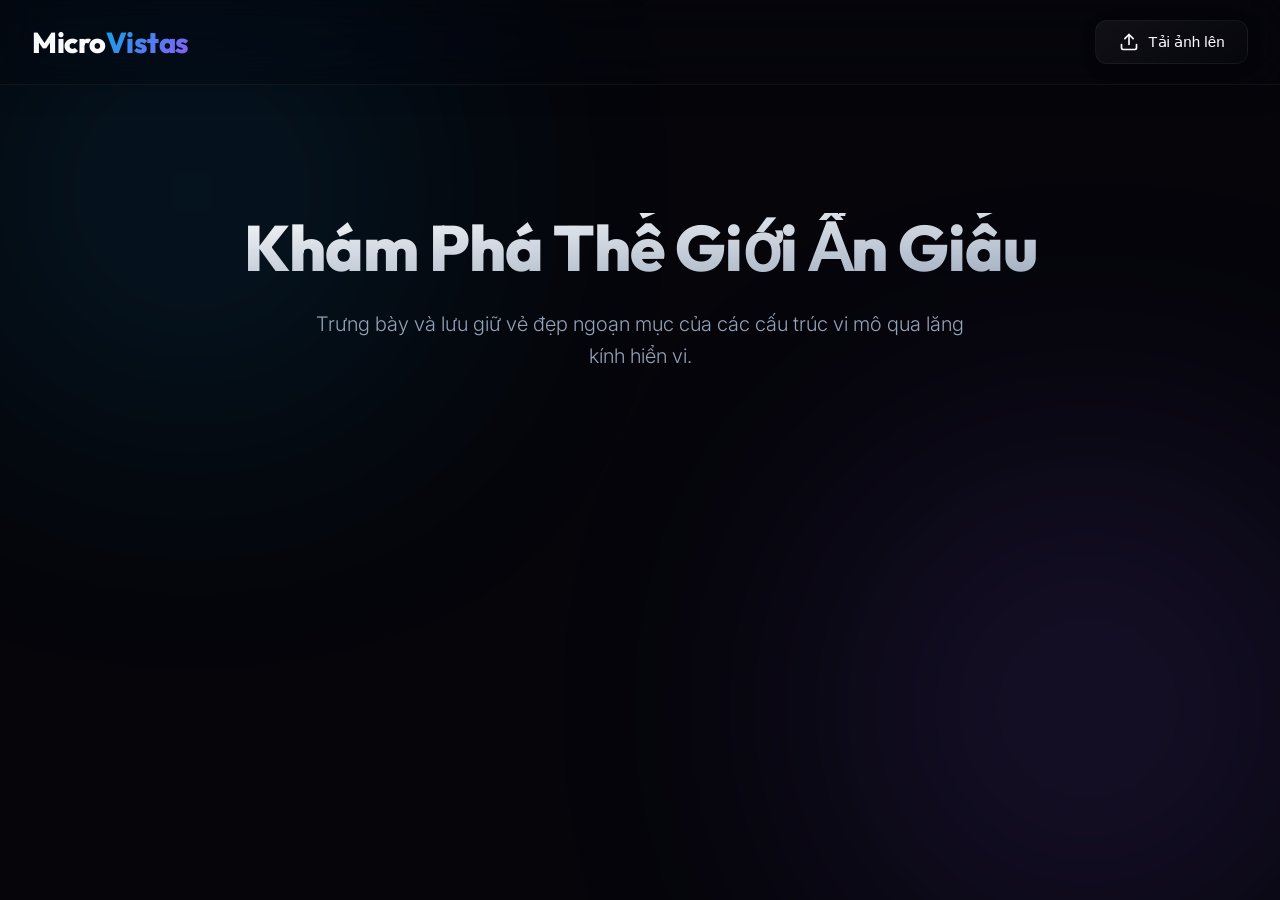
==== index.html @ ef5ea707 "Update frontend to use Supabase as backend" ====
<!DOCTYPE html>
<html lang="vi">
<head>
    <meta charset="UTF-8">
    <meta name="viewport" content="width=device-width, initial-scale=1.0">
    <title>MicroVistas | Thế Giới Vi Mô</title>
    <meta name="description" content="Thư viện ảnh hiển vi chất lượng cao, khám phá vẻ đẹp ẩn giấu của thế giới vi mô.">
    <link rel="preconnect" href="https://fonts.googleapis.com">
    <link rel="preconnect" href="https://fonts.gstatic.com" crossorigin>
    <link href="https://fonts.googleapis.com/css2?family=Outfit:wght@300;400;600;800&family=Inter:wght@300;400;500&display=swap" rel="stylesheet">
    <link rel="stylesheet" href="styles.css">
</head>
<body>
    <!-- Background Elements -->
    <div class="bg-glow top-left"></div>
    <div class="bg-glow bottom-right"></div>

    <header class="glass-header">
        <div class="header-container">
            <h1 class="logo">Micro<span>Vistas</span></h1>
            <nav>
                <button class="btn-primary" id="upload-btn">
                    <svg width="20" height="20" viewBox="0 0 24 24" fill="none" stroke="currentColor" stroke-width="2" stroke-linecap="round" stroke-linejoin="round">
                        <path d="M21 15v4a2 2 0 0 1-2 2H5a2 2 0 0 1-2-2v-4"></path>
                        <polyline points="17 8 12 3 7 8"></polyline>
                        <line x1="12" y1="3" x2="12" y2="15"></line>
                    </svg>
                    Tải ảnh lên
                </button>
            </nav>
        </div>
    </header>

    <main>
        <section class="hero">
            <h2>Khám Phá Thế Giới Ẩn Giấu</h2>
            <p>Trưng bày và lưu giữ vẻ đẹp ngoạn mục của các cấu trúc vi mô qua lăng kính hiển vi.</p>
        </section>

        <section class="gallery-section">
            <div class="gallery-grid" id="gallery">
                <!-- Hình ảnh sẽ được render từ JavaScript -->
            </div>
        </section>
    </main>

    <!-- Modal Xem Chi Tiết Ảnh -->
    <div class="modal" id="image-modal">
        <div class="modal-backdrop"></div>
        <div class="modal-content glass-panel">
            <button class="btn-close" id="close-modal">
                <svg width="24" height="24" viewBox="0 0 24 24" fill="none" stroke="currentColor" stroke-width="2" stroke-linecap="round" stroke-linejoin="round">
                    <line x1="18" y1="6" x2="6" y2="18"></line>
                    <line x1="6" y1="6" x2="18" y2="18"></line>
                </svg>
            </button>
            <div class="modal-body">
                <div class="modal-image-container">
                    <img src="" alt="Chi tiết ảnh vi mô" id="modal-img">
                </div>
                <div class="modal-info">
                    <h3 id="modal-title">Tên Mẫu Vật</h3>
                    <div class="meta-data">
                        <span class="badge" id="modal-mag">400x</span>
                        <span class="date" id="modal-date">01/01/2026</span>
                    </div>
                </div>
            </div>
        </div>
    </div>

    <!-- Modal Thông Báo Upload -->
    <div class="modal" id="upload-modal">
        <div class="modal-backdrop"></div>
        <div class="modal-content glass-panel upload-panel">
            <button class="btn-close" id="close-upload">
                <svg width="24" height="24" viewBox="0 0 24 24" fill="none" stroke="currentColor" stroke-width="2" stroke-linecap="round" stroke-linejoin="round">
                    <line x1="18" y1="6" x2="6" y2="18"></line>
                    <line x1="6" y1="6" x2="18" y2="18"></line>
                </svg>
            </button>
            <div class="modal-body" style="flex-direction: column; text-align: left;">
                <h3 style="margin-bottom: 1.5rem; font-family: 'Outfit', sans-serif; font-size: 1.8rem; text-align: center;">Thêm Ảnh Mới</h3>
                <form id="upload-form" class="upload-form">
                    <div class="form-group">
                        <label for="upload-file">Chọn ảnh</label>
                        <input type="file" id="upload-file" accept=".jpg" required>
                    </div>
                    <button type="submit" class="btn-primary" style="justify-content: center; margin-top: 1rem; padding: 0.8rem;">Đăng Ảnh</button>
                </form>
            </div>
        </div>
    </div>

    <script src="https://cdn.jsdelivr.net/npm/@supabase/supabase-js@2"></script>
    <script src="script.js"></script>
</body>
</html>
---- styles.css ----
:root {
    --bg-color: #05050A; /* Deeper, richer black */
    --surface: rgba(22, 25, 38, 0.4);
    --surface-hover: rgba(35, 40, 60, 0.6);
    --surface-border: rgba(255, 255, 255, 0.05);
    --text-primary: #f8fafc;
    --text-secondary: #94a3b8;
    --accent: #0ea5e9;
    --accent-glow: rgba(14, 165, 233, 0.5);
    --accent-secondary: #8b5cf6;
    --glass-blur: blur(24px) saturate(150%);
}

* {
    box-sizing: border-box;
    margin: 0;
    padding: 0;
}

::-webkit-scrollbar {
    width: 8px;
}
::-webkit-scrollbar-track {
    background: var(--bg-color);
}
::-webkit-scrollbar-thumb {
    background: var(--surface-hover);
    border-radius: 4px;
}

body {
    font-family: 'Inter', -apple-system, BlinkMacSystemFont, sans-serif;
    background-color: var(--bg-color);
    color: var(--text-primary);
    line-height: 1.6;
    overflow-x: hidden;
    position: relative;
    min-height: 100vh;
    -webkit-font-smoothing: antialiased;
    -moz-osx-font-smoothing: grayscale;
}

/* Premium Background Glowing Orbs */
.bg-glow {
    position: fixed;
    border-radius: 50%;
    filter: blur(140px);
    z-index: -1;
    opacity: 0.3;
    pointer-events: none;
    animation: drift 20s infinite alternate cubic-bezier(0.4, 0, 0.2, 1);
}

.bg-glow.top-left {
    width: 50vw;
    height: 50vw;
    top: -10vw;
    left: -10vw;
    background: radial-gradient(circle, var(--accent) 0%, transparent 60%);
}

.bg-glow.bottom-right {
    width: 60vw;
    height: 60vw;
    bottom: -15vw;
    right: -15vw;
    background: radial-gradient(circle, var(--accent-secondary) 0%, transparent 60%);
    animation-delay: -10s;
}

@keyframes drift {
    0% { transform: translate(0, 0) scale(1); }
    100% { transform: translate(5%, 5%) scale(1.1); }
}

/* Glassmorphic Header */
.glass-header {
    position: sticky;
    top: 0;
    left: 0;
    width: 100%;
    background: rgba(5, 5, 10, 0.4);
    backdrop-filter: var(--glass-blur);
    -webkit-backdrop-filter: var(--glass-blur);
    border-bottom: 1px solid var(--surface-border);
    z-index: 100;
    box-shadow: 0 4px 30px rgba(0, 0, 0, 0.1);
}

.header-container {
    max-width: 1400px;
    margin: 0 auto;
    padding: 1.2rem 2rem;
    display: flex;
    justify-content: space-between;
    align-items: center;
}

.logo {
    font-family: 'Outfit', sans-serif;
    font-size: 1.8rem;
    font-weight: 800;
    letter-spacing: -0.5px;
    position: relative;
}

.logo span {
    background: linear-gradient(135deg, var(--accent), var(--accent-secondary));
    -webkit-background-clip: text;
    -webkit-text-fill-color: transparent;
}

/* Premium Button Styling */
.btn-primary {
    display: flex;
    align-items: center;
    gap: 0.6rem;
    background: linear-gradient(145deg, rgba(255,255,255,0.05), rgba(255,255,255,0.01));
    color: var(--text-primary);
    border: 1px solid var(--surface-border);
    padding: 0.7rem 1.4rem;
    border-radius: 12px;
    font-size: 0.95rem;
    font-weight: 500;
    cursor: pointer;
    transition: all 0.4s cubic-bezier(0.25, 1, 0.5, 1);
    box-shadow: 0 4px 15px rgba(0,0,0,0.2);
    position: relative;
    overflow: hidden;
}

.btn-primary::before {
    content: '';
    position: absolute;
    top: 0; left: -100%; width: 100%; height: 100%;
    background: linear-gradient(90deg, transparent, rgba(255,255,255,0.1), transparent);
    transition: left 0.5s ease;
}

.btn-primary:hover {
    background: rgba(14, 165, 233, 0.15);
    border-color: rgba(14, 165, 233, 0.4);
    box-shadow: 0 0 20px var(--accent-glow);
    transform: translateY(-2px);
}

.btn-primary:hover::before {
    left: 100%;
}

/* Main Content */
main {
    max-width: 1400px;
    margin: 0 auto;
    padding: 2rem;
}

.hero {
    text-align: center;
    padding: 6rem 0 4rem;
    animation: fadeInReveal 1s cubic-bezier(0.25, 1, 0.5, 1);
}

.hero h2 {
    font-family: 'Outfit', sans-serif;
    font-size: 4rem;
    font-weight: 800;
    line-height: 1.1;
    margin-bottom: 1.5rem;
    background: linear-gradient(to bottom right, #fff, #94a3b8);
    -webkit-background-clip: text;
    -webkit-text-fill-color: transparent;
    letter-spacing: -1px;
}

.hero p {
    color: var(--text-secondary);
    font-size: 1.25rem;
    max-width: 650px;
    margin: 0 auto;
    font-weight: 300;
}

@keyframes fadeInReveal {
    from { opacity: 0; transform: translateY(20px); filter: blur(5px); }
    to { opacity: 1; transform: translateY(0); filter: blur(0); }
}

/* Gallery Masonry */
.gallery-section {
    padding: 2rem 0 8rem;
}

.gallery-grid {
    columns: 1;
    column-gap: 2rem;
}

@media (min-width: 640px) { .gallery-grid { columns: 2; } }
@media (min-width: 1024px) { .gallery-grid { columns: 3; } }
@media (min-width: 1400px) { .gallery-grid { columns: 4; } }

.gallery-item {
    break-inside: avoid;
    margin-bottom: 2rem;
    position: relative;
    border-radius: 16px;
    overflow: hidden;
    cursor: pointer;
    background: var(--surface);
    border: 1px solid var(--surface-border);
    transition: transform 0.5s cubic-bezier(0.25, 1, 0.5, 1), box-shadow 0.5s ease, border-color 0.3s;
    opacity: 0;
    transform: translateY(30px);
    animation: slideUpFade 0.8s cubic-bezier(0.25, 1, 0.5, 1) forwards;
}

@keyframes slideUpFade {
    from { opacity: 0; transform: translateY(30px); }
    to { opacity: 1; transform: translateY(0); }
}

.gallery-item::after {
    content: '';
    position: absolute;
    top: 0; left: 0; right: 0; bottom: 0;
    box-shadow: inset 0 0 0 1px rgba(255,255,255,0.05);
    border-radius: 16px;
    pointer-events: none;
}

.gallery-item:hover {
    transform: translateY(-8px) scale(1.02);
    box-shadow: 0 20px 40px rgba(0, 0, 0, 0.6), 0 0 20px rgba(14, 165, 233, 0.1);
    border-color: rgba(255, 255, 255, 0.15);
    z-index: 10;
}

.gallery-item img {
    width: 100%;
    display: block;
    height: auto;
    object-fit: cover;
    transition: transform 0.8s cubic-bezier(0.25, 1, 0.5, 1), filter 0.5s;
    filter: brightness(0.9);
}

.gallery-item:hover img {
    transform: scale(1.08);
    filter: brightness(1.05);
}

.item-overlay {
    position: absolute;
    bottom: 0;
    left: 0;
    width: 100%;
    padding: 3rem 1.5rem 1.5rem;
    background: linear-gradient(to top, rgba(0,0,0,0.95) 0%, rgba(0,0,0,0.5) 50%, transparent 100%);
    opacity: 0;
    transform: translateY(15px);
    transition: all 0.4s cubic-bezier(0.25, 1, 0.5, 1);
    pointer-events: none;
}

.gallery-item:hover .item-overlay {
    opacity: 1;
    transform: translateY(0);
}

.item-title {
    font-family: 'Outfit', sans-serif;
    font-weight: 600;
    font-size: 1.25rem;
    margin-bottom: 0.3rem;
    text-shadow: 0 2px 4px rgba(0,0,0,0.5);
}

.item-mag {
    display: inline-block;
    font-size: 0.8rem;
    color: var(--accent);
    font-family: 'Inter', monospace;
    background: rgba(14, 165, 233, 0.15);
    padding: 0.2rem 0.6rem;
    border-radius: 20px;
    border: 1px solid rgba(14, 165, 233, 0.3);
}

/* Modals - Glassmorphism Extravaganza */
.modal {
    position: fixed;
    top: 0;
    left: 0;
    width: 100%;
    height: 100%;
    z-index: 1000;
    display: flex;
    align-items: center;
    justify-content: center;
    opacity: 0;
    pointer-events: none;
    transition: opacity 0.4s cubic-bezier(0.25, 1, 0.5, 1);
}

.modal.active {
    opacity: 1;
    pointer-events: auto;
}

.modal-backdrop {
    position: absolute;
    top: 0;
    left: 0;
    width: 100%;
    height: 100%;
    background: rgba(2, 3, 5, 0.85);
    backdrop-filter: blur(12px);
    -webkit-backdrop-filter: blur(12px);
}

.modal-content {
    position: relative;
    z-index: 1001;
    max-width: 95vw;
    max-height: 90vh;
    border-radius: 24px;
    overflow: hidden;
    background: rgba(20, 25, 40, 0.6);
    backdrop-filter: blur(30px) saturate(200%);
    -webkit-backdrop-filter: blur(30px) saturate(200%);
    border: 1px solid rgba(255,255,255,0.1);
    box-shadow: 0 30px 60px -15px rgba(0, 0, 0, 0.7), inset 0 1px 0 rgba(255,255,255,0.1);
    display: flex;
    flex-direction: column;
    transform: scale(0.95) translateY(20px);
    transition: transform 0.4s cubic-bezier(0.25, 1, 0.5, 1);
}

@media (min-width: 800px) {
    .modal-content {
        flex-direction: row;
        width: 1100px;
    }
}

.modal.active .modal-content {
    transform: scale(1) translateY(0);
}

.upload-panel {
    width: 450px;
    padding: 2.5rem;
    overflow-y: auto;
    max-height: 90vh;
}

.btn-close {
    position: absolute;
    top: 1.5rem;
    right: 1.5rem;
    background: rgba(255,255,255,0.05);
    border: 1px solid rgba(255,255,255,0.1);
    color: var(--text-primary);
    width: 40px;
    height: 40px;
    border-radius: 50%;
    display: flex;
    align-items: center;
    justify-content: center;
    cursor: pointer;
    z-index: 10;
    transition: all 0.3s ease;
    backdrop-filter: blur(5px);
}

.btn-close:hover {
    background: rgba(255,255,255,0.15);
    transform: rotate(90deg);
}

.modal-body {
    display: flex;
    flex-direction: column;
    width: 100%;
}

@media (min-width: 800px) {
    .modal-body {
        flex-direction: row;
    }
}

.modal-image-container {
    flex: 1.5;
    background: rgba(0, 0, 0, 0.4);
    display: flex;
    align-items: center;
    justify-content: center;
    padding: 2rem;
    position: relative;
}

.modal-image-container::after {
    content: '';
    position: absolute;
    inset: 0;
    box-shadow: inset 0 0 40px rgba(0,0,0,0.8);
    pointer-events: none;
}

.modal-image-container img {
    max-width: 100%;
    max-height: 60vh;
    object-fit: contain;
    border-radius: 8px;
    box-shadow: 0 10px 30px rgba(0,0,0,0.5);
}

@media (min-width: 800px) {
    .modal-image-container img {
        max-height: 80vh;
    }
}

.modal-info {
    flex: 1;
    padding: 3rem 2.5rem;
    background: rgba(25, 30, 45, 0.7);
    display: flex;
    flex-direction: column;
    justify-content: center;
}

@media (min-width: 800px) {
    .modal-info {
        border-left: 1px solid rgba(255,255,255,0.05);
    }
}

.modal-info h3 {
    font-family: 'Outfit', sans-serif;
    font-size: 2.2rem;
    font-weight: 700;
    margin-bottom: 1.2rem;
    line-height: 1.2;
}

.meta-data {
    display: flex;
    align-items: center;
    gap: 1rem;
    margin-bottom: 2rem;
    padding-bottom: 2rem;
    border-bottom: 1px solid rgba(255,255,255,0.08);
}

.badge {
    background: rgba(14, 165, 233, 0.1);
    color: var(--accent);
    padding: 0.3rem 0.8rem;
    border-radius: 6px;
    font-family: 'Inter', monospace;
    font-size: 0.95rem;
    border: 1px solid rgba(14, 165, 233, 0.2);
    font-weight: 500;
}

.date {
    color: var(--text-secondary);
    font-size: 0.95rem;
    display: flex;
    align-items: center;
    gap: 0.4rem;
}

.date::before {
    content: '';
    display: inline-block;
    width: 6px;
    height: 6px;
    border-radius: 50%;
    background: var(--text-secondary);
    opacity: 0.5;
}

.description {
    color: #cbd5e1;
    line-height: 1.8;
    font-size: 1.05rem;
    font-weight: 300;
}

/* Form Styles Refined */
.upload-form {
    text-align: left;
    display: flex;
    flex-direction: column;
    gap: 1.5rem;
    margin-top: 1rem;
}

.form-group {
    display: flex;
    flex-direction: column;
    gap: 0.6rem;
}

.form-group label {
    font-size: 0.95rem;
    font-weight: 500;
    color: var(--text-primary);
}

.form-group input,
.form-group textarea {
    background: rgba(0, 0, 0, 0.3);
    border: 1px solid rgba(255,255,255,0.1);
    color: var(--text-primary);
    padding: 1rem;
    border-radius: 10px;
    font-family: inherit;
    font-size: 1rem;
    transition: all 0.3s ease;
    box-shadow: inset 0 2px 4px rgba(0,0,0,0.2);
}

.form-group input::placeholder,
.form-group textarea::placeholder {
    color: rgba(148, 163, 184, 0.5);
}

.form-group input:focus,
.form-group textarea:focus {
    outline: none;
    background: rgba(0, 0, 0, 0.5);
    border-color: var(--accent);
    box-shadow: 0 0 0 3px rgba(14, 165, 233, 0.15), inset 0 2px 4px rgba(0,0,0,0.2);
}

.form-group input[type="file"] {
    padding: 0.8rem;
    background: rgba(0,0,0,0.2);
    border: 1px dashed rgba(255,255,255,0.2);
    cursor: pointer;
}

.form-group input[type="file"]::file-selector-button {
    background: rgba(255,255,255,0.1);
    color: var(--text-primary);
    border: none;
    padding: 0.6rem 1.2rem;
    border-radius: 6px;
    margin-right: 1rem;
    cursor: pointer;
    font-weight: 500;
    transition: all 0.3s ease;
}

.form-group input[type="file"]::file-selector-button:hover {
    background: var(--accent);
    color: #fff;
    box-shadow: 0 4px 10px rgba(14, 165, 233, 0.3);
}
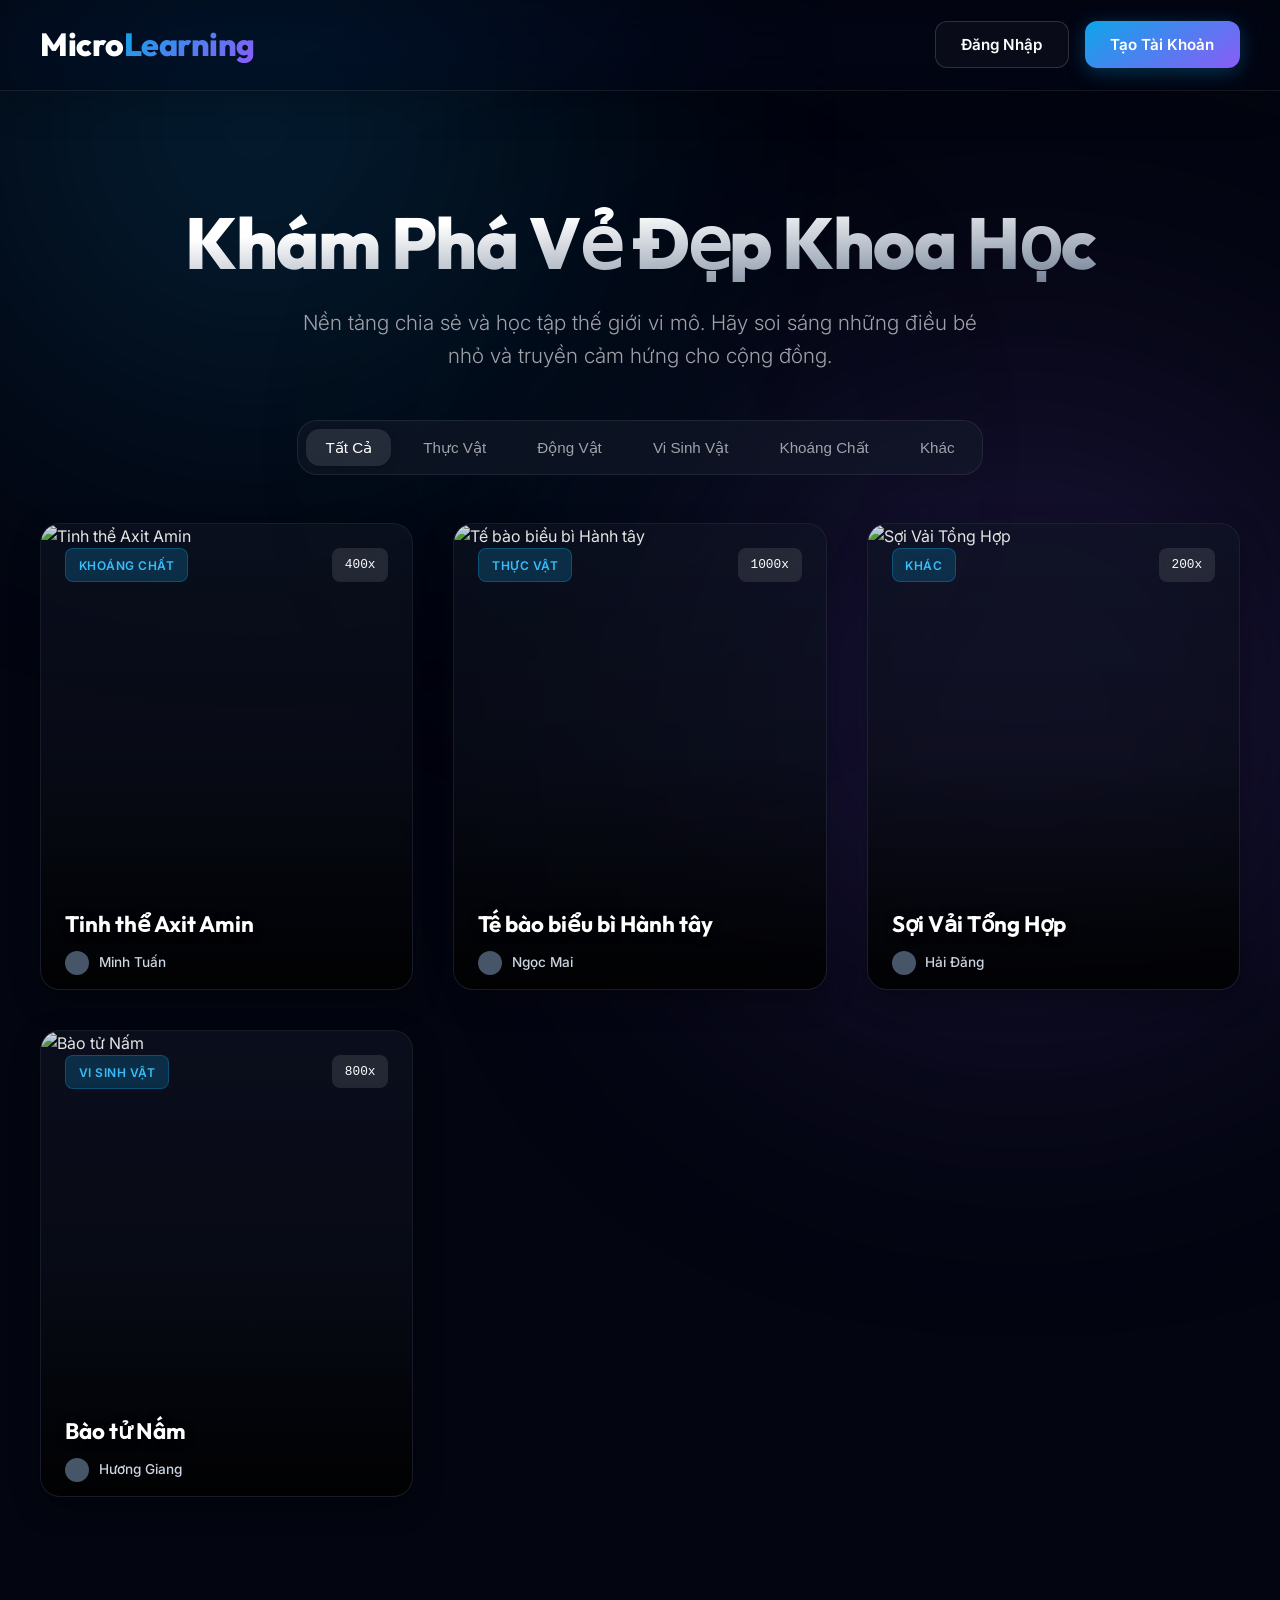
==== commit 95681640: "feat: Redesign to interactive MicroLearning platform with Auth" ====
--- a/index.html
+++ b/index.html
@@ -8,33 +8,61 @@
     <link rel="preconnect" href="https://fonts.googleapis.com">
     <link rel="preconnect" href="https://fonts.gstatic.com" crossorigin>
     <link href="https://fonts.googleapis.com/css2?family=Outfit:wght@300;400;600;800&family=Inter:wght@300;400;500&display=swap" rel="stylesheet">
-    <link rel="stylesheet" href="styles.css">
+    <link rel="stylesheet" href="styles.css?v=2">
 </head>
 <body>
-    <!-- Background Elements -->
+    <!-- Premium Background Glowing Orbs -->
     <div class="bg-glow top-left"></div>
     <div class="bg-glow bottom-right"></div>
+    <div class="bg-glow center-accent"></div>
 
     <header class="glass-header">
         <div class="header-container">
-            <h1 class="logo">Micro<span>Vistas</span></h1>
-            <nav>
-                <button class="btn-primary" id="upload-btn">
-                    <svg width="20" height="20" viewBox="0 0 24 24" fill="none" stroke="currentColor" stroke-width="2" stroke-linecap="round" stroke-linejoin="round">
-                        <path d="M21 15v4a2 2 0 0 1-2 2H5a2 2 0 0 1-2-2v-4"></path>
-                        <polyline points="17 8 12 3 7 8"></polyline>
-                        <line x1="12" y1="3" x2="12" y2="15"></line>
-                    </svg>
-                    Tải ảnh lên
-                </button>
+            <h1 class="logo">Micro<span>Learning</span></h1>
+            
+            <nav class="auth-nav">
+                <!-- User Profile & Upload (Hidden by default) -->
+                <div id="user-menu" class="hidden" style="display: flex; align-items: center; gap: 1rem;">
+                    <div class="user-greeting">
+                        <span class="avatar-circle"></span>
+                        <span id="user-display-name">Học sinh</span>
+                    </div>
+                    <button class="btn-primary" id="upload-btn">
+                        <svg width="20" height="20" viewBox="0 0 24 24" fill="none" stroke="currentColor" stroke-width="2" stroke-linecap="round" stroke-linejoin="round">
+                            <path d="M21 15v4a2 2 0 0 1-2 2H5a2 2 0 0 1-2-2v-4"></path>
+                            <polyline points="17 8 12 3 7 8"></polyline>
+                            <line x1="12" y1="3" x2="12" y2="15"></line>
+                        </svg>
+                        Nộp Bài Thực Hành
+                    </button>
+                    <button class="btn-outline" id="logout-btn">Đăng xuất</button>
+                </div>
+
+                <!-- Login / Register Buttons -->
+                <div id="auth-buttons" style="display: flex; gap: 1rem;">
+                    <button class="btn-outline" id="open-login-btn">Đăng Nhập</button>
+                    <button class="btn-primary" id="open-register-btn">Tạo Tài Khoản</button>
+                </div>
             </nav>
         </div>
     </header>
 
     <main>
         <section class="hero">
-            <h2>Khám Phá Thế Giới Ẩn Giấu</h2>
-            <p>Trưng bày và lưu giữ vẻ đẹp ngoạn mục của các cấu trúc vi mô qua lăng kính hiển vi.</p>
+            <h2>Khám Phá Vẻ Đẹp Khoa Học</h2>
+            <p>Nền tảng chia sẻ và học tập thế giới vi mô. Hãy soi sáng những điều bé nhỏ và truyền cảm hứng cho cộng đồng.</p>
+        </section>
+
+        <!-- Bộ lọc (Filters) -->
+        <section class="filters-section">
+            <div class="filters-container">
+                <button class="filter-btn active" data-category="all">Tất Cả</button>
+                <button class="filter-btn" data-category="Thực vật">Thực Vật</button>
+                <button class="filter-btn" data-category="Động vật">Động Vật</button>
+                <button class="filter-btn" data-category="Vi sinh vật">Vi Sinh Vật</button>
+                <button class="filter-btn" data-category="Khoáng chất">Khoáng Chất</button>
+                <button class="filter-btn" data-category="Khác">Khác</button>
+            </div>
         </section>
 
         <section class="gallery-section">
@@ -44,55 +72,160 @@
         </section>
     </main>
 
-    <!-- Modal Xem Chi Tiết Ảnh -->
+    <!-- Modal Đăng Nhập -->
+    <div class="modal" id="login-modal">
+        <div class="modal-backdrop"></div>
+        <div class="modal-content glass-panel form-panel">
+            <button class="btn-close" id="close-login">
+                <svg width="24" height="24" viewBox="0 0 24 24" fill="none" stroke="currentColor" stroke-width="2" stroke-linecap="round" stroke-linejoin="round">
+                    <line x1="18" y1="6" x2="6" y2="18"></line>
+                    <line x1="6" y1="6" x2="18" y2="18"></line>
+                </svg>
+            </button>
+            <div class="modal-body form-body">
+                <h3>Đăng Nhập</h3>
+                <form id="login-form" class="upload-form">
+                    <div class="form-group">
+                        <label>Email học sinh</label>
+                        <input type="email" id="login-email" required placeholder="vidu@truong.edu.vn">
+                    </div>
+                    <div class="form-group">
+                        <label>Mật khẩu</label>
+                        <input type="password" id="login-password" required placeholder="••••••••">
+                    </div>
+                    <button type="submit" class="btn-primary form-submit-btn">Vào Lớp</button>
+                </form>
+            </div>
+        </div>
+    </div>
+
+    <!-- Modal Đăng Ký -->
+    <div class="modal" id="register-modal">
+        <div class="modal-backdrop"></div>
+        <div class="modal-content glass-panel form-panel">
+            <button class="btn-close" id="close-register">
+                <svg width="24" height="24" viewBox="0 0 24 24" fill="none" stroke="currentColor" stroke-width="2" stroke-linecap="round" stroke-linejoin="round">
+                    <line x1="18" y1="6" x2="6" y2="18"></line>
+                    <line x1="6" y1="6" x2="18" y2="18"></line>
+                </svg>
+            </button>
+            <div class="modal-body form-body">
+                <h3>Tạo Tài Khoản Học Tập</h3>
+                <form id="register-form" class="upload-form">
+                    <div class="form-group">
+                        <label>Họ và Tên</label>
+                        <input type="text" id="reg-name" required placeholder="Nguyễn Văn A">
+                    </div>
+                    <div class="form-group">
+                        <label>Email</label>
+                        <input type="email" id="reg-email" required placeholder="vidu@truong.edu.vn">
+                    </div>
+                    <div class="form-group">
+                        <label>Mật khẩu</label>
+                        <input type="password" id="reg-password" required minlength="6" placeholder="Tối thiểu 6 ký tự">
+                    </div>
+                    <button type="submit" class="btn-primary form-submit-btn">Đăng Ký Ngay</button>
+                </form>
+            </div>
+        </div>
+    </div>
+
+    <!-- Modal Đăng Bài Thực Hành -->
+    <div class="modal" id="upload-modal">
+        <div class="modal-backdrop"></div>
+        <div class="modal-content glass-panel upload-panel">
+            <button class="btn-close" id="close-upload">
+                <svg width="24" height="24" viewBox="0 0 24 24" fill="none" stroke="currentColor" stroke-width="2" stroke-linecap="round" stroke-linejoin="round">
+                    <line x1="18" y1="6" x2="6" y2="18"></line>
+                    <line x1="6" y1="6" x2="18" y2="18"></line>
+                </svg>
+            </button>
+            <div class="modal-body form-body">
+                <h3>Báo Cáo Thực Hành</h3>
+                <form id="upload-form" class="upload-form">
+                    <div class="form-group">
+                        <label for="upload-file">Ảnh vi mô (Kết quả quan sát)</label>
+                        <input type="file" id="upload-file" accept=".jpg,.png,.jpeg" required>
+                    </div>
+                    <div class="form-group">
+                        <label for="upload-title">Tên mẫu vật</label>
+                        <input type="text" id="upload-title" required placeholder="VD: Tế bào vảy hành">
+                    </div>
+                    <div class="form-group" style="display: flex; gap: 1rem;">
+                        <div style="flex: 1;">
+                            <label for="upload-mag">Độ phóng đại</label>
+                            <input type="text" id="upload-mag" required placeholder="VD: 400x">
+                        </div>
+                        <div style="flex: 1;">
+                            <label for="upload-category">Phân loại</label>
+                            <select id="upload-category" required class="custom-select">
+                                <option value="Thực vật">Thực vật</option>
+                                <option value="Động vật">Động vật</option>
+                                <option value="Vi sinh vật">Vi sinh vật</option>
+                                <option value="Khoáng chất">Khoáng chất</option>
+                                <option value="Khác">Khác</option>
+                            </select>
+                        </div>
+                    </div>
+                    <div class="form-group">
+                        <label for="upload-desc">Ghi chép / Kết luận quan sát</label>
+                        <textarea id="upload-desc" rows="4" required placeholder="Mô tả cấu trúc tế bào, hiện tượng quan sát được..."></textarea>
+                    </div>
+                    <button type="submit" class="btn-primary form-submit-btn">Nộp Bài Lên Thư Viện</button>
+                </form>
+            </div>
+        </div>
+    </div>
+
+    <!-- Article Reader: Modal Xem Chi Tiết Bài Học -->
     <div class="modal" id="image-modal">
         <div class="modal-backdrop"></div>
-        <div class="modal-content glass-panel">
+        <div class="modal-content glass-panel article-panel">
             <button class="btn-close" id="close-modal">
                 <svg width="24" height="24" viewBox="0 0 24 24" fill="none" stroke="currentColor" stroke-width="2" stroke-linecap="round" stroke-linejoin="round">
                     <line x1="18" y1="6" x2="6" y2="18"></line>
                     <line x1="6" y1="6" x2="18" y2="18"></line>
                 </svg>
             </button>
-            <div class="modal-body">
+            <div class="modal-body article-body">
                 <div class="modal-image-container">
                     <img src="" alt="Chi tiết ảnh vi mô" id="modal-img">
-                </div>
-                <div class="modal-info">
-                    <h3 id="modal-title">Tên Mẫu Vật</h3>
-                    <div class="meta-data">
-                        <span class="badge" id="modal-mag">400x</span>
-                        <span class="date" id="modal-date">01/01/2026</span>
-                    </div>
-                </div>
-            </div>
-        </div>
-    </div>
-
-    <!-- Modal Thông Báo Upload -->
-    <div class="modal" id="upload-modal">
-        <div class="modal-backdrop"></div>
-        <div class="modal-content glass-panel upload-panel">
-            <button class="btn-close" id="close-upload">
-                <svg width="24" height="24" viewBox="0 0 24 24" fill="none" stroke="currentColor" stroke-width="2" stroke-linecap="round" stroke-linejoin="round">
-                    <line x1="18" y1="6" x2="6" y2="18"></line>
-                    <line x1="6" y1="6" x2="18" y2="18"></line>
-                </svg>
-            </button>
-            <div class="modal-body" style="flex-direction: column; text-align: left;">
-                <h3 style="margin-bottom: 1.5rem; font-family: 'Outfit', sans-serif; font-size: 1.8rem; text-align: center;">Thêm Ảnh Mới</h3>
-                <form id="upload-form" class="upload-form">
-                    <div class="form-group">
-                        <label for="upload-file">Chọn ảnh</label>
-                        <input type="file" id="upload-file" accept=".jpg" required>
-                    </div>
-                    <button type="submit" class="btn-primary" style="justify-content: center; margin-top: 1rem; padding: 0.8rem;">Đăng Ảnh</button>
-                </form>
-            </div>
-        </div>
-    </div>
-
+                    <div class="image-overlay-badge" id="modal-category">Thực vật</div>
+                </div>
+                <div class="modal-info article-info">
+                    <div class="article-header">
+                        <h3 id="modal-title">Tên Mẫu Vật</h3>
+                        <div class="meta-data">
+                            <span class="badge" id="modal-mag">400x</span>
+                            <span class="date" id="modal-date">01/01/2026</span>
+                        </div>
+                    </div>
+                    
+                    <div class="article-author">
+                        <div class="author-avatar"></div>
+                        <div class="author-details">
+                            <span class="author-label">Người thực hiện:</span>
+                            <span class="author-name" id="modal-author">Học sinh ẩn danh</span>
+                        </div>
+                    </div>
+
+                    <div class="article-content" id="modal-desc">
+                        Không có ghi chép quan sát nào cho mẫu vật này.
+                    </div>
+                    
+                    <button class="btn-primary" id="download-btn" style="margin-top: auto;">
+                        <svg width="20" height="20" viewBox="0 0 24 24" fill="none" stroke="currentColor" stroke-width="2" stroke-linecap="round" stroke-linejoin="round">
+                            <path d="M21 15v4a2 2 0 0 1-2 2H5a2 2 0 0 1-2-2v-4"></path>
+                            <polyline points="7 10 12 15 17 10"></polyline>
+                            <line x1="12" y1="15" x2="12" y2="3"></line>
+                        </svg>
+                        Tải ảnh gốc
+                    </button>
+                </div>
+            </div>
+        </div>
+    </div>
     <script src="https://cdn.jsdelivr.net/npm/@supabase/supabase-js@2"></script>
-    <script src="script.js"></script>
+    <script src="script.js?v=4"></script>
 </body>
 </html>
--- a/styles.css
+++ b/styles.css
@@ -1,14 +1,17 @@
 :root {
-    --bg-color: #05050A; /* Deeper, richer black */
-    --surface: rgba(22, 25, 38, 0.4);
-    --surface-hover: rgba(35, 40, 60, 0.6);
-    --surface-border: rgba(255, 255, 255, 0.05);
-    --text-primary: #f8fafc;
-    --text-secondary: #94a3b8;
+    --bg-color: #030510; /* Sâu thẳm hơn */
+    --surface: rgba(22, 28, 45, 0.5);
+    --surface-hover: rgba(35, 45, 70, 0.7);
+    --surface-border: rgba(255, 255, 255, 0.08);
+    --text-primary: #ffffff;
+    --text-secondary: #a1a1aa;
     --accent: #0ea5e9;
-    --accent-glow: rgba(14, 165, 233, 0.5);
+    --accent-glow: rgba(14, 165, 233, 0.6);
     --accent-secondary: #8b5cf6;
-    --glass-blur: blur(24px) saturate(150%);
+    --accent-success: #10b981;
+    --glass-blur: blur(20px) saturate(160%);
+    --font-heading: 'Outfit', sans-serif;
+    --font-body: 'Inter', -apple-system, sans-serif;
 }
 
 * {
@@ -18,7 +21,7 @@
 }
 
 ::-webkit-scrollbar {
-    width: 8px;
+    width: 6px;
 }
 ::-webkit-scrollbar-track {
     background: var(--bg-color);
@@ -29,7 +32,7 @@
 }
 
 body {
-    font-family: 'Inter', -apple-system, BlinkMacSystemFont, sans-serif;
+    font-family: var(--font-body);
     background-color: var(--bg-color);
     color: var(--text-primary);
     line-height: 1.6;
@@ -37,71 +40,82 @@
     position: relative;
     min-height: 100vh;
     -webkit-font-smoothing: antialiased;
-    -moz-osx-font-smoothing: grayscale;
-}
+}
+
+/* Utils */
+.hidden { display: none !important; }
 
 /* Premium Background Glowing Orbs */
 .bg-glow {
     position: fixed;
     border-radius: 50%;
-    filter: blur(140px);
+    filter: blur(160px);
     z-index: -1;
-    opacity: 0.3;
+    opacity: 0.4;
     pointer-events: none;
-    animation: drift 20s infinite alternate cubic-bezier(0.4, 0, 0.2, 1);
+    animation: drift 25s infinite alternate cubic-bezier(0.4, 0, 0.2, 1);
 }
 
 .bg-glow.top-left {
-    width: 50vw;
-    height: 50vw;
-    top: -10vw;
+    width: 60vw;
+    height: 60vw;
+    top: -20vw;
     left: -10vw;
     background: radial-gradient(circle, var(--accent) 0%, transparent 60%);
 }
 
 .bg-glow.bottom-right {
-    width: 60vw;
-    height: 60vw;
-    bottom: -15vw;
+    width: 70vw;
+    height: 70vw;
+    bottom: -20vw;
     right: -15vw;
     background: radial-gradient(circle, var(--accent-secondary) 0%, transparent 60%);
-    animation-delay: -10s;
+    animation-delay: -12s;
+}
+
+.bg-glow.center-accent {
+    width: 40vw;
+    height: 40vw;
+    top: 50%;
+    left: 50%;
+    transform: translate(-50%, -50%);
+    background: radial-gradient(circle, var(--accent-success) 0%, transparent 50%);
+    opacity: 0.15;
+    animation-delay: -5s;
 }
 
 @keyframes drift {
     0% { transform: translate(0, 0) scale(1); }
-    100% { transform: translate(5%, 5%) scale(1.1); }
+    100% { transform: translate(6%, 6%) scale(1.15); }
 }
 
 /* Glassmorphic Header */
 .glass-header {
     position: sticky;
     top: 0;
-    left: 0;
     width: 100%;
-    background: rgba(5, 5, 10, 0.4);
+    background: rgba(3, 5, 16, 0.4);
     backdrop-filter: var(--glass-blur);
     -webkit-backdrop-filter: var(--glass-blur);
     border-bottom: 1px solid var(--surface-border);
     z-index: 100;
-    box-shadow: 0 4px 30px rgba(0, 0, 0, 0.1);
+    box-shadow: 0 10px 40px rgba(0, 0, 0, 0.2);
 }
 
 .header-container {
-    max-width: 1400px;
+    max-width: 1500px;
     margin: 0 auto;
-    padding: 1.2rem 2rem;
+    padding: 1.2rem 2.5rem;
     display: flex;
     justify-content: space-between;
     align-items: center;
 }
 
 .logo {
-    font-family: 'Outfit', sans-serif;
-    font-size: 1.8rem;
+    font-family: var(--font-heading);
+    font-size: 2rem;
     font-weight: 800;
     letter-spacing: -0.5px;
-    position: relative;
 }
 
 .logo span {
@@ -110,75 +124,142 @@
     -webkit-text-fill-color: transparent;
 }
 
-/* Premium Button Styling */
-.btn-primary {
+/* Buttons */
+.btn-primary, .btn-outline {
     display: flex;
     align-items: center;
     gap: 0.6rem;
-    background: linear-gradient(145deg, rgba(255,255,255,0.05), rgba(255,255,255,0.01));
-    color: var(--text-primary);
-    border: 1px solid var(--surface-border);
-    padding: 0.7rem 1.4rem;
+    padding: 0.8rem 1.6rem;
     border-radius: 12px;
     font-size: 0.95rem;
-    font-weight: 500;
+    font-weight: 600;
     cursor: pointer;
-    transition: all 0.4s cubic-bezier(0.25, 1, 0.5, 1);
-    box-shadow: 0 4px 15px rgba(0,0,0,0.2);
+    transition: all 0.3s cubic-bezier(0.25, 1, 0.5, 1);
     position: relative;
     overflow: hidden;
-}
-
-.btn-primary::before {
-    content: '';
-    position: absolute;
-    top: 0; left: -100%; width: 100%; height: 100%;
-    background: linear-gradient(90deg, transparent, rgba(255,255,255,0.1), transparent);
-    transition: left 0.5s ease;
+    font-family: var(--font-body);
+}
+
+.btn-primary {
+    background: linear-gradient(145deg, var(--accent), var(--accent-secondary));
+    color: #fff;
+    border: none;
+    box-shadow: 0 4px 20px rgba(14, 165, 233, 0.3);
 }
 
 .btn-primary:hover {
-    background: rgba(14, 165, 233, 0.15);
-    border-color: rgba(14, 165, 233, 0.4);
-    box-shadow: 0 0 20px var(--accent-glow);
     transform: translateY(-2px);
-}
-
-.btn-primary:hover::before {
-    left: 100%;
+    box-shadow: 0 6px 30px rgba(14, 165, 233, 0.5);
+    filter: brightness(1.1);
+}
+
+.btn-outline {
+    background: rgba(255,255,255,0.03);
+    color: var(--text-primary);
+    border: 1px solid rgba(255,255,255,0.15);
+}
+
+.btn-outline:hover {
+    background: rgba(255,255,255,0.1);
+    border-color: rgba(255,255,255,0.3);
+}
+
+/* User Menu */
+.user-greeting {
+    display: flex;
+    align-items: center;
+    gap: 0.8rem;
+    background: var(--surface);
+    padding: 0.5rem 1rem 0.5rem 0.5rem;
+    border-radius: 20px;
+    border: 1px solid var(--surface-border);
+}
+
+.avatar-circle {
+    width: 32px;
+    height: 32px;
+    border-radius: 50%;
+    background: linear-gradient(135deg, #f59e0b, #ef4444);
+    box-shadow: inset 0 0 0 2px rgba(255,255,255,0.2);
+}
+
+#user-display-name {
+    font-weight: 500;
+    font-size: 0.95rem;
 }
 
 /* Main Content */
 main {
-    max-width: 1400px;
+    max-width: 1500px;
     margin: 0 auto;
-    padding: 2rem;
+    padding: 2rem 2.5rem;
 }
 
 .hero {
     text-align: center;
-    padding: 6rem 0 4rem;
+    padding: 5rem 0 3rem;
     animation: fadeInReveal 1s cubic-bezier(0.25, 1, 0.5, 1);
 }
 
 .hero h2 {
-    font-family: 'Outfit', sans-serif;
-    font-size: 4rem;
+    font-family: var(--font-heading);
+    font-size: 4.5rem;
     font-weight: 800;
     line-height: 1.1;
     margin-bottom: 1.5rem;
-    background: linear-gradient(to bottom right, #fff, #94a3b8);
+    background: linear-gradient(to bottom right, #fff 30%, #64748b 100%);
     -webkit-background-clip: text;
     -webkit-text-fill-color: transparent;
-    letter-spacing: -1px;
+    letter-spacing: -1.5px;
 }
 
 .hero p {
     color: var(--text-secondary);
-    font-size: 1.25rem;
-    max-width: 650px;
+    font-size: 1.3rem;
+    max-width: 700px;
     margin: 0 auto;
     font-weight: 300;
+}
+
+/* Filters */
+.filters-section {
+    display: flex;
+    justify-content: center;
+    margin-bottom: 3rem;
+}
+
+.filters-container {
+    display: flex;
+    flex-wrap: wrap;
+    gap: 0.8rem;
+    background: var(--surface);
+    padding: 0.5rem;
+    border-radius: 20px;
+    border: 1px solid var(--surface-border);
+    backdrop-filter: blur(10px);
+}
+
+.filter-btn {
+    background: transparent;
+    border: none;
+    color: var(--text-secondary);
+    padding: 0.6rem 1.2rem;
+    border-radius: 14px;
+    font-weight: 500;
+    cursor: pointer;
+    transition: all 0.3s;
+    font-size: 0.95rem;
+}
+
+.filter-btn:hover {
+    color: var(--text-primary);
+    background: rgba(255,255,255,0.05);
+}
+
+.filter-btn.active {
+    background: rgba(255,255,255,0.1);
+    color: #fff;
+    box-shadow: 0 2px 10px rgba(0,0,0,0.2);
 }
 
 @keyframes fadeInReveal {
@@ -186,33 +267,30 @@
     to { opacity: 1; transform: translateY(0); filter: blur(0); }
 }
 
-/* Gallery Masonry */
+/* Gallery / Cards */
 .gallery-section {
-    padding: 2rem 0 8rem;
+    padding-bottom: 8rem;
 }
 
 .gallery-grid {
-    columns: 1;
-    column-gap: 2rem;
-}
-
-@media (min-width: 640px) { .gallery-grid { columns: 2; } }
-@media (min-width: 1024px) { .gallery-grid { columns: 3; } }
-@media (min-width: 1400px) { .gallery-grid { columns: 4; } }
+    display: grid;
+    grid-template-columns: repeat(auto-fill, minmax(320px, 1fr));
+    gap: 2.5rem;
+}
 
 .gallery-item {
-    break-inside: avoid;
-    margin-bottom: 2rem;
     position: relative;
-    border-radius: 16px;
+    border-radius: 20px;
     overflow: hidden;
     cursor: pointer;
-    background: var(--surface);
-    border: 1px solid var(--surface-border);
-    transition: transform 0.5s cubic-bezier(0.25, 1, 0.5, 1), box-shadow 0.5s ease, border-color 0.3s;
+    background: rgba(15, 20, 35, 0.6);
+    border: 1px solid rgba(255, 255, 255, 0.06);
+    transition: all 0.5s cubic-bezier(0.25, 1, 0.5, 1);
     opacity: 0;
     transform: translateY(30px);
     animation: slideUpFade 0.8s cubic-bezier(0.25, 1, 0.5, 1) forwards;
+    aspect-ratio: 4/5;
+    box-shadow: 0 10px 30px rgba(0,0,0,0.3);
 }
 
 @keyframes slideUpFade {
@@ -220,80 +298,117 @@
     to { opacity: 1; transform: translateY(0); }
 }
 
-.gallery-item::after {
+.gallery-item::before {
     content: '';
     position: absolute;
-    top: 0; left: 0; right: 0; bottom: 0;
-    box-shadow: inset 0 0 0 1px rgba(255,255,255,0.05);
-    border-radius: 16px;
-    pointer-events: none;
+    inset: 0;
+    background: linear-gradient(180deg, transparent 0%, rgba(0,0,0,0.2) 50%, rgba(0,0,0,0.9) 100%);
+    z-index: 1;
+    transition: opacity 0.4s;
 }
 
 .gallery-item:hover {
-    transform: translateY(-8px) scale(1.02);
-    box-shadow: 0 20px 40px rgba(0, 0, 0, 0.6), 0 0 20px rgba(14, 165, 233, 0.1);
-    border-color: rgba(255, 255, 255, 0.15);
+    transform: translateY(-10px) scale(1.02);
+    box-shadow: 0 20px 40px rgba(0, 0, 0, 0.6), 0 0 30px rgba(14, 165, 233, 0.15);
+    border-color: rgba(255, 255, 255, 0.2);
     z-index: 10;
 }
 
 .gallery-item img {
     width: 100%;
-    display: block;
-    height: auto;
+    height: 100%;
     object-fit: cover;
     transition: transform 0.8s cubic-bezier(0.25, 1, 0.5, 1), filter 0.5s;
     filter: brightness(0.9);
 }
 
 .gallery-item:hover img {
-    transform: scale(1.08);
+    transform: scale(1.1);
     filter: brightness(1.05);
 }
 
+/* Card Content Overlay */
 .item-overlay {
     position: absolute;
-    bottom: 0;
-    left: 0;
-    width: 100%;
-    padding: 3rem 1.5rem 1.5rem;
-    background: linear-gradient(to top, rgba(0,0,0,0.95) 0%, rgba(0,0,0,0.5) 50%, transparent 100%);
-    opacity: 0;
-    transform: translateY(15px);
-    transition: all 0.4s cubic-bezier(0.25, 1, 0.5, 1);
+    inset: 0;
+    z-index: 2;
+    padding: 1.5rem;
+    display: flex;
+    flex-direction: column;
+    justify-content: space-between;
     pointer-events: none;
 }
 
-.gallery-item:hover .item-overlay {
-    opacity: 1;
+.card-top {
+    display: flex;
+    justify-content: space-between;
+    align-items: flex-start;
+}
+
+.card-badge {
+    background: rgba(14, 165, 233, 0.2);
+    color: #38bdf8;
+    padding: 0.4rem 0.8rem;
+    border-radius: 8px;
+    font-size: 0.75rem;
+    font-weight: 600;
+    text-transform: uppercase;
+    letter-spacing: 0.5px;
+    border: 1px solid rgba(14, 165, 233, 0.3);
+    backdrop-filter: blur(4px);
+}
+
+.item-mag {
+    background: rgba(255,255,255,0.1);
+    color: #fff;
+    padding: 0.4rem 0.8rem;
+    border-radius: 8px;
+    font-family: monospace;
+    font-size: 0.8rem;
+    backdrop-filter: blur(4px);
+}
+
+.card-bottom {
+    transform: translateY(10px);
+    transition: transform 0.4s cubic-bezier(0.25, 1, 0.5, 1);
+}
+
+.gallery-item:hover .card-bottom {
     transform: translateY(0);
 }
 
 .item-title {
-    font-family: 'Outfit', sans-serif;
-    font-weight: 600;
-    font-size: 1.25rem;
-    margin-bottom: 0.3rem;
-    text-shadow: 0 2px 4px rgba(0,0,0,0.5);
-}
-
-.item-mag {
-    display: inline-block;
-    font-size: 0.8rem;
-    color: var(--accent);
-    font-family: 'Inter', monospace;
-    background: rgba(14, 165, 233, 0.15);
-    padding: 0.2rem 0.6rem;
-    border-radius: 20px;
-    border: 1px solid rgba(14, 165, 233, 0.3);
-}
-
-/* Modals - Glassmorphism Extravaganza */
+    font-family: var(--font-heading);
+    font-weight: 700;
+    font-size: 1.4rem;
+    margin-bottom: 0.8rem;
+    line-height: 1.2;
+    text-shadow: 0 2px 10px rgba(0,0,0,0.8);
+}
+
+.item-author {
+    display: flex;
+    align-items: center;
+    gap: 0.6rem;
+}
+
+.item-author .avatar-mini {
+    width: 24px;
+    height: 24px;
+    border-radius: 50%;
+    background: #475569;
+}
+
+.item-author .name {
+    font-size: 0.85rem;
+    color: #cbd5e1;
+    font-weight: 500;
+}
+
+/* Modals General */
 .modal {
     position: fixed;
-    top: 0;
-    left: 0;
-    width: 100%;
-    height: 100%;
+    top: 0; left: 0; width: 100%; height: 100%;
     z-index: 1000;
     display: flex;
     align-items: center;
@@ -310,68 +425,41 @@
 
 .modal-backdrop {
     position: absolute;
-    top: 0;
-    left: 0;
-    width: 100%;
-    height: 100%;
-    background: rgba(2, 3, 5, 0.85);
-    backdrop-filter: blur(12px);
-    -webkit-backdrop-filter: blur(12px);
+    inset: 0;
+    background: rgba(2, 3, 6, 0.9);
+    backdrop-filter: blur(15px);
+    -webkit-backdrop-filter: blur(15px);
 }
 
 .modal-content {
     position: relative;
     z-index: 1001;
-    max-width: 95vw;
-    max-height: 90vh;
     border-radius: 24px;
     overflow: hidden;
-    background: rgba(20, 25, 40, 0.6);
-    backdrop-filter: blur(30px) saturate(200%);
-    -webkit-backdrop-filter: blur(30px) saturate(200%);
+    background: rgba(15, 20, 35, 0.7);
+    backdrop-filter: blur(40px) saturate(200%);
     border: 1px solid rgba(255,255,255,0.1);
-    box-shadow: 0 30px 60px -15px rgba(0, 0, 0, 0.7), inset 0 1px 0 rgba(255,255,255,0.1);
-    display: flex;
-    flex-direction: column;
+    box-shadow: 0 30px 60px -15px rgba(0, 0, 0, 0.8), 0 0 0 1px rgba(255,255,255,0.05) inset;
     transform: scale(0.95) translateY(20px);
     transition: transform 0.4s cubic-bezier(0.25, 1, 0.5, 1);
 }
 
-@media (min-width: 800px) {
-    .modal-content {
-        flex-direction: row;
-        width: 1100px;
-    }
-}
-
 .modal.active .modal-content {
     transform: scale(1) translateY(0);
 }
 
-.upload-panel {
-    width: 450px;
-    padding: 2.5rem;
-    overflow-y: auto;
-    max-height: 90vh;
-}
-
 .btn-close {
     position: absolute;
-    top: 1.5rem;
-    right: 1.5rem;
+    top: 1.5rem; right: 1.5rem;
     background: rgba(255,255,255,0.05);
     border: 1px solid rgba(255,255,255,0.1);
     color: var(--text-primary);
-    width: 40px;
-    height: 40px;
+    width: 44px; height: 44px;
     border-radius: 50%;
-    display: flex;
-    align-items: center;
-    justify-content: center;
+    display: flex; align-items: center; justify-content: center;
     cursor: pointer;
-    z-index: 10;
+    z-index: 20;
     transition: all 0.3s ease;
-    backdrop-filter: blur(5px);
 }
 
 .btn-close:hover {
@@ -379,186 +467,211 @@
     transform: rotate(90deg);
 }
 
-.modal-body {
-    display: flex;
-    flex-direction: column;
+/* Forms Modal */
+.form-panel {
     width: 100%;
-}
-
-@media (min-width: 800px) {
-    .modal-body {
-        flex-direction: row;
-    }
-}
-
-.modal-image-container {
-    flex: 1.5;
-    background: rgba(0, 0, 0, 0.4);
-    display: flex;
-    align-items: center;
-    justify-content: center;
-    padding: 2rem;
-    position: relative;
-}
-
-.modal-image-container::after {
-    content: '';
-    position: absolute;
-    inset: 0;
-    box-shadow: inset 0 0 40px rgba(0,0,0,0.8);
-    pointer-events: none;
-}
-
-.modal-image-container img {
-    max-width: 100%;
-    max-height: 60vh;
-    object-fit: contain;
-    border-radius: 8px;
-    box-shadow: 0 10px 30px rgba(0,0,0,0.5);
-}
-
-@media (min-width: 800px) {
-    .modal-image-container img {
-        max-height: 80vh;
-    }
-}
-
-.modal-info {
-    flex: 1;
+    max-width: 450px;
     padding: 3rem 2.5rem;
-    background: rgba(25, 30, 45, 0.7);
-    display: flex;
-    flex-direction: column;
-    justify-content: center;
-}
-
-@media (min-width: 800px) {
-    .modal-info {
-        border-left: 1px solid rgba(255,255,255,0.05);
-    }
-}
-
-.modal-info h3 {
-    font-family: 'Outfit', sans-serif;
-    font-size: 2.2rem;
-    font-weight: 700;
-    margin-bottom: 1.2rem;
-    line-height: 1.2;
-}
-
-.meta-data {
-    display: flex;
-    align-items: center;
-    gap: 1rem;
+}
+
+.upload-panel {
+    width: 100%;
+    max-width: 650px;
+    padding: 3rem 2.5rem;
+    max-height: 90vh;
+    overflow-y: auto;
+}
+
+.form-body h3 {
+    font-family: var(--font-heading);
+    font-size: 2rem;
+    text-align: center;
     margin-bottom: 2rem;
-    padding-bottom: 2rem;
-    border-bottom: 1px solid rgba(255,255,255,0.08);
-}
-
-.badge {
-    background: rgba(14, 165, 233, 0.1);
-    color: var(--accent);
-    padding: 0.3rem 0.8rem;
-    border-radius: 6px;
-    font-family: 'Inter', monospace;
-    font-size: 0.95rem;
-    border: 1px solid rgba(14, 165, 233, 0.2);
-    font-weight: 500;
-}
-
-.date {
-    color: var(--text-secondary);
-    font-size: 0.95rem;
-    display: flex;
-    align-items: center;
-    gap: 0.4rem;
-}
-
-.date::before {
-    content: '';
-    display: inline-block;
-    width: 6px;
-    height: 6px;
-    border-radius: 50%;
-    background: var(--text-secondary);
-    opacity: 0.5;
-}
-
-.description {
-    color: #cbd5e1;
-    line-height: 1.8;
-    font-size: 1.05rem;
-    font-weight: 300;
-}
-
-/* Form Styles Refined */
+    background: linear-gradient(to right, #fff, var(--text-secondary));
+    -webkit-background-clip: text;
+    -webkit-text-fill-color: transparent;
+}
+
 .upload-form {
-    text-align: left;
     display: flex;
     flex-direction: column;
     gap: 1.5rem;
-    margin-top: 1rem;
-}
-
-.form-group {
-    display: flex;
-    flex-direction: column;
-    gap: 0.6rem;
 }
 
 .form-group label {
-    font-size: 0.95rem;
+    display: block;
+    font-size: 0.9rem;
     font-weight: 500;
-    color: var(--text-primary);
-}
-
-.form-group input,
-.form-group textarea {
-    background: rgba(0, 0, 0, 0.3);
+    color: #e2e8f0;
+    margin-bottom: 0.5rem;
+}
+
+.form-group input, .form-group textarea, .custom-select {
+    width: 100%;
+    background: rgba(0, 0, 0, 0.4);
     border: 1px solid rgba(255,255,255,0.1);
     color: var(--text-primary);
     padding: 1rem;
-    border-radius: 10px;
+    border-radius: 12px;
     font-family: inherit;
     font-size: 1rem;
     transition: all 0.3s ease;
-    box-shadow: inset 0 2px 4px rgba(0,0,0,0.2);
-}
-
-.form-group input::placeholder,
-.form-group textarea::placeholder {
-    color: rgba(148, 163, 184, 0.5);
-}
-
-.form-group input:focus,
-.form-group textarea:focus {
+}
+
+.form-group input:focus, .form-group textarea:focus, .custom-select:focus {
     outline: none;
-    background: rgba(0, 0, 0, 0.5);
     border-color: var(--accent);
-    box-shadow: 0 0 0 3px rgba(14, 165, 233, 0.15), inset 0 2px 4px rgba(0,0,0,0.2);
-}
-
-.form-group input[type="file"] {
-    padding: 0.8rem;
-    background: rgba(0,0,0,0.2);
-    border: 1px dashed rgba(255,255,255,0.2);
-    cursor: pointer;
-}
-
-.form-group input[type="file"]::file-selector-button {
-    background: rgba(255,255,255,0.1);
-    color: var(--text-primary);
-    border: none;
-    padding: 0.6rem 1.2rem;
+    box-shadow: 0 0 0 4px rgba(14, 165, 233, 0.15);
+    background: rgba(0, 0, 0, 0.6);
+}
+
+.form-submit-btn {
+    margin-top: 1rem;
+    justify-content: center;
+    padding: 1rem;
+    font-size: 1.1rem;
+}
+
+/* Article Reader Modal */
+.article-panel {
+    width: 95vw;
+    max-width: 1300px;
+    max-height: 90vh;
+    display: flex;
+    flex-direction: column;
+}
+
+@media (min-width: 900px) {
+    .article-panel {
+        flex-direction: row;
+        height: 80vh;
+    }
+}
+
+.article-body {
+    display: flex;
+    flex-direction: column;
+    width: 100%;
+    height: 100%;
+}
+
+@media (min-width: 900px) {
+    .article-body {
+        flex-direction: row;
+    }
+}
+
+.modal-image-container {
+    flex: 1.2;
+    background: #000;
+    position: relative;
+    display: flex;
+    align-items: center;
+    justify-content: center;
+    overflow: hidden;
+}
+
+.modal-image-container img {
+    max-width: 100%;
+    max-height: 100%;
+    object-fit: contain;
+}
+
+.image-overlay-badge {
+    position: absolute;
+    top: 2rem;
+    left: 2rem;
+    background: rgba(0,0,0,0.6);
+    backdrop-filter: blur(8px);
+    border: 1px solid rgba(255,255,255,0.2);
+    padding: 0.5rem 1rem;
+    border-radius: 8px;
+    font-weight: 600;
+    color: #fff;
+}
+
+.article-info {
+    flex: 1;
+    padding: 3rem;
+    display: flex;
+    flex-direction: column;
+    overflow-y: auto;
+    background: rgba(10, 15, 25, 0.8);
+}
+
+.article-header {
+    margin-bottom: 2rem;
+    padding-bottom: 2rem;
+    border-bottom: 1px solid rgba(255,255,255,0.1);
+}
+
+.article-header h3 {
+    font-family: var(--font-heading);
+    font-size: 2.5rem;
+    line-height: 1.2;
+    margin-bottom: 1rem;
+}
+
+.meta-data {
+    display: flex;
+    align-items: center;
+    gap: 1rem;
+}
+
+.badge {
+    background: rgba(14, 165, 233, 0.15);
+    color: #38bdf8;
+    padding: 0.3rem 0.8rem;
     border-radius: 6px;
-    margin-right: 1rem;
-    cursor: pointer;
-    font-weight: 500;
-    transition: all 0.3s ease;
-}
-
-.form-group input[type="file"]::file-selector-button:hover {
-    background: var(--accent);
+    font-family: monospace;
+    font-size: 1rem;
+    border: 1px solid rgba(14, 165, 233, 0.3);
+}
+
+.date {
+    color: var(--text-secondary);
+    font-size: 1rem;
+}
+
+.article-author {
+    display: flex;
+    align-items: center;
+    gap: 1rem;
+    margin-bottom: 2rem;
+    background: rgba(255,255,255,0.03);
+    padding: 1rem;
+    border-radius: 12px;
+    border: 1px solid rgba(255,255,255,0.05);
+}
+
+.author-avatar {
+    width: 48px;
+    height: 48px;
+    border-radius: 50%;
+    background: linear-gradient(135deg, var(--accent-secondary), var(--accent));
+}
+
+.author-details {
+    display: flex;
+    flex-direction: column;
+}
+
+.author-label {
+    font-size: 0.8rem;
+    color: var(--text-secondary);
+}
+
+.author-name {
+    font-weight: 600;
+    font-size: 1.1rem;
     color: #fff;
-    box-shadow: 0 4px 10px rgba(14, 165, 233, 0.3);
-}
+}
+
+.article-content {
+    color: #e2e8f0;
+    line-height: 1.8;
+    font-size: 1.1rem;
+    font-weight: 300;
+    white-space: pre-wrap;
+    margin-bottom: 2rem;
+}
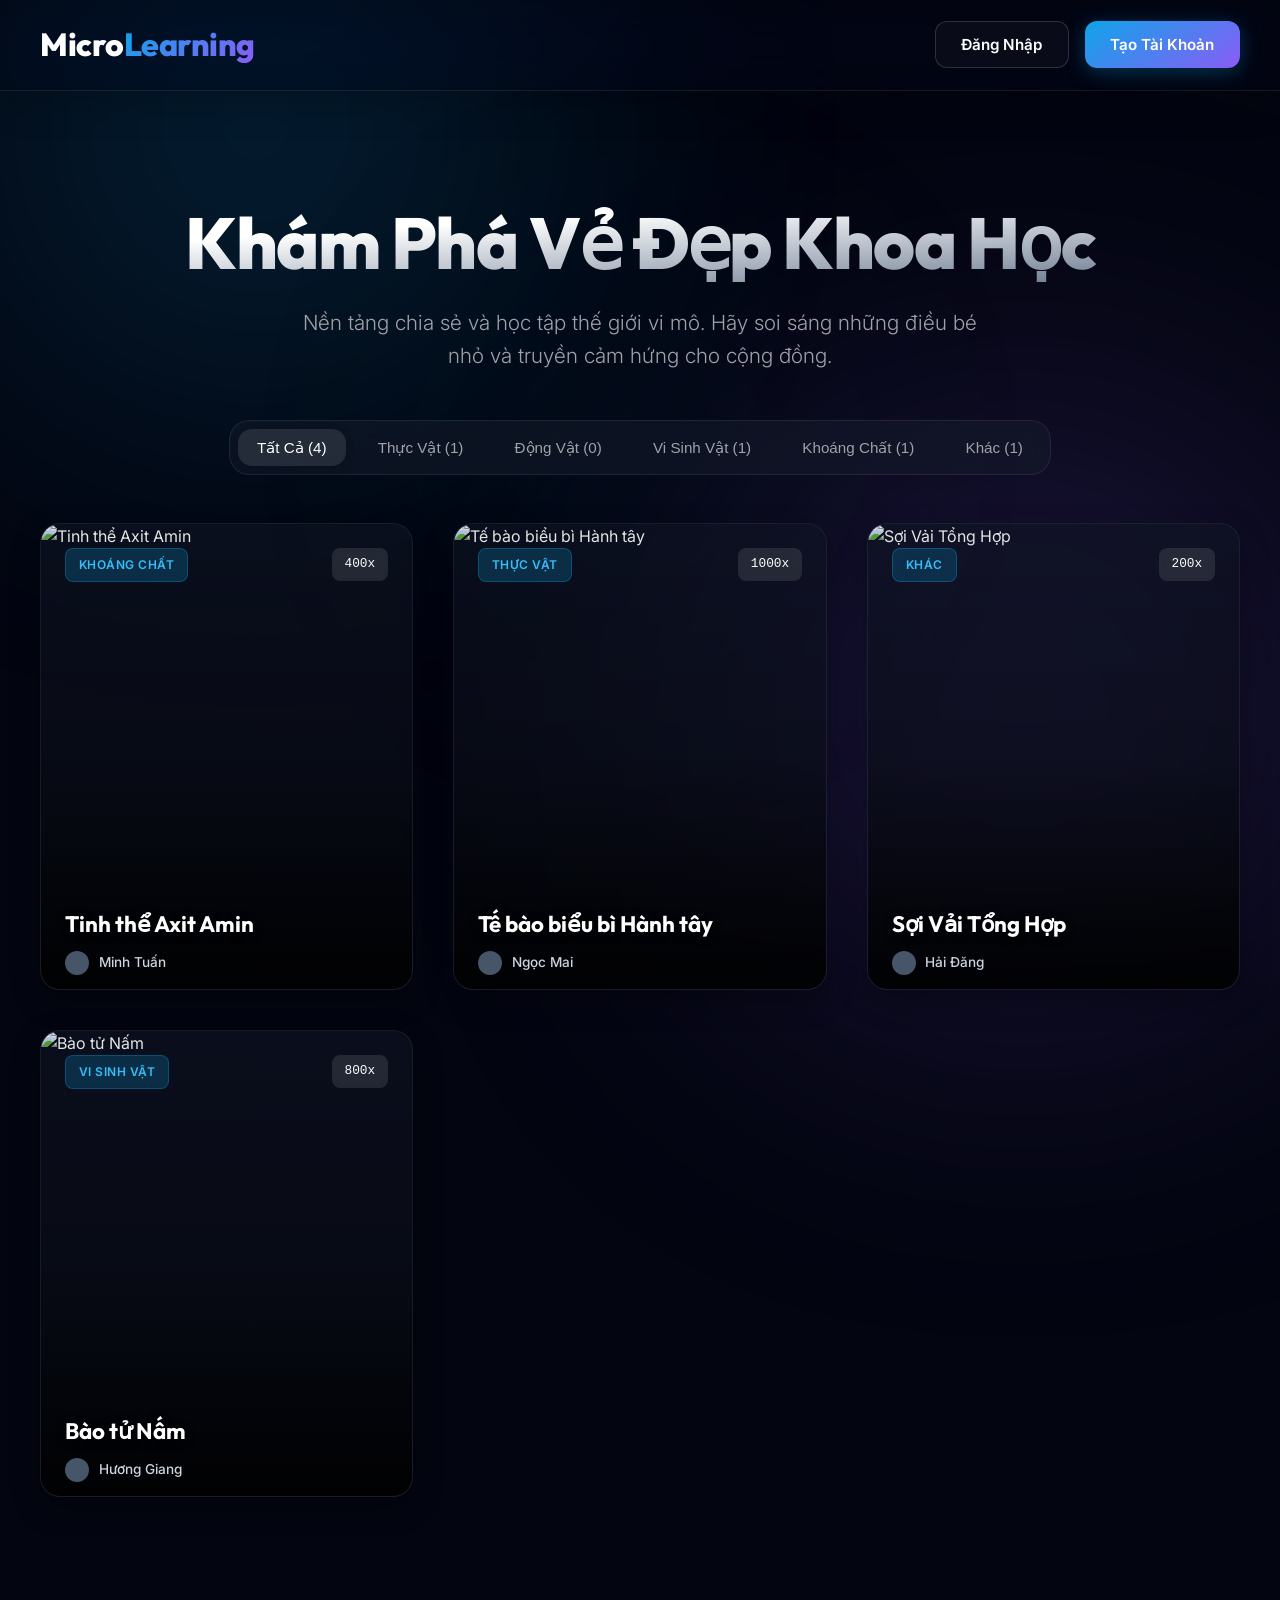
==== commit f93299bb: "feat: integrate Google Gemini AI for automatic image classification" ====
--- a/index.html
+++ b/index.html
@@ -146,6 +146,7 @@
                     <div class="form-group">
                         <label for="upload-file">Ảnh vi mô (Kết quả quan sát)</label>
                         <input type="file" id="upload-file" accept=".jpg,.png,.jpeg" required>
+                        <div id="ai-status" class="ai-status hidden">🤖 AI đang ngủ...</div>
                     </div>
                     <div class="form-group">
                         <label for="upload-title">Tên mẫu vật</label>
--- a/styles.css
+++ b/styles.css
@@ -675,3 +675,31 @@
     white-space: pre-wrap;
     margin-bottom: 2rem;
 }
+
+/* AI Status Pulse */
+.ai-status {
+    margin-top: 0.5rem;
+    font-size: 0.85rem;
+    color: var(--accent);
+    font-weight: 600;
+    transition: all 0.3s;
+}
+
+.ai-status.analyzing {
+    animation: pulseText 1.5s infinite;
+    color: #f59e0b; /* Orange for analyzing */
+}
+
+.ai-status.success {
+    color: var(--accent-success); /* Green for success */
+}
+
+.ai-status.error {
+    color: #ef4444; /* Red for error */
+}
+
+@keyframes pulseText {
+    0% { opacity: 0.5; }
+    50% { opacity: 1; }
+    100% { opacity: 0.5; }
+}
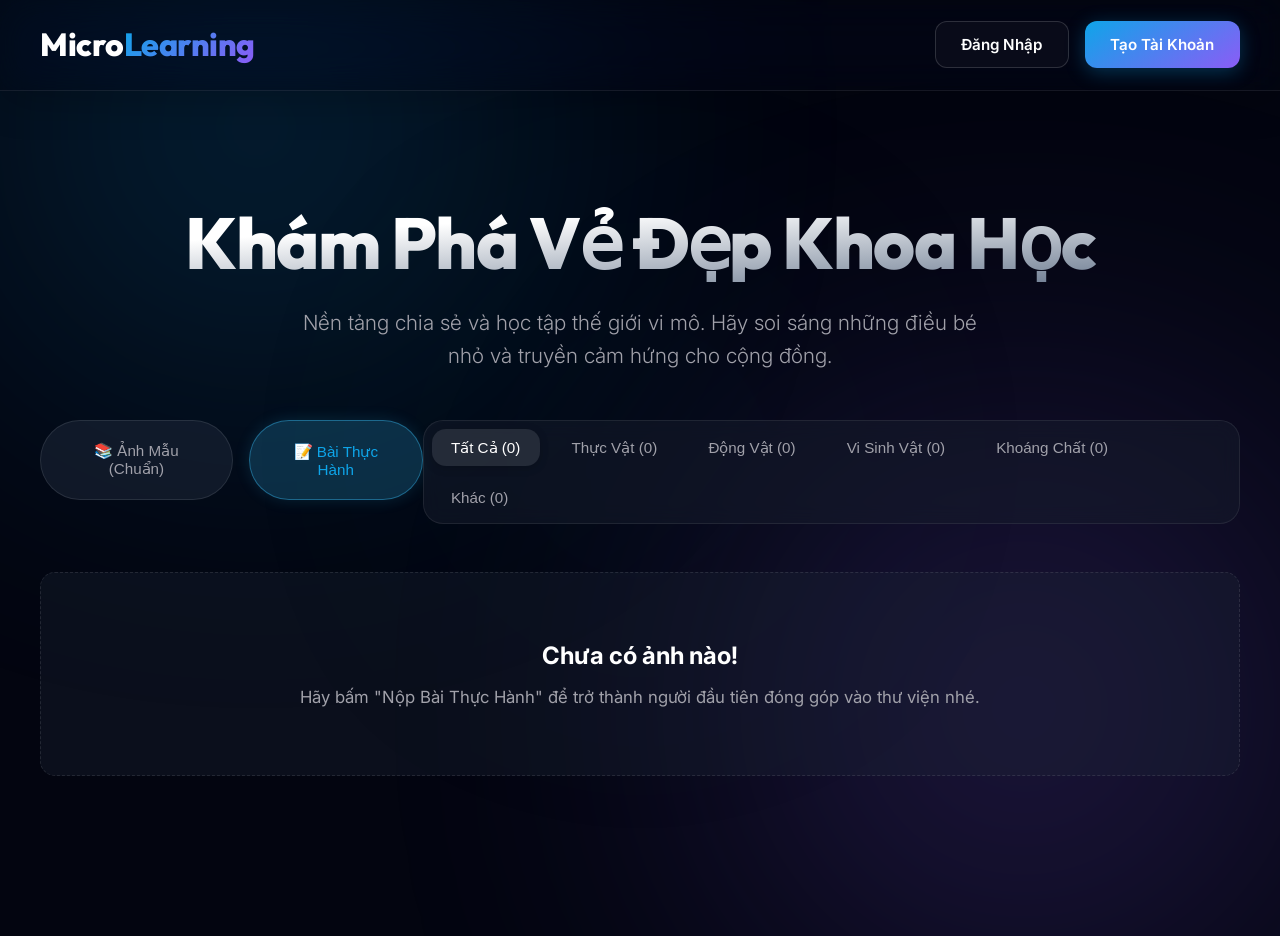
==== commit 3b6b2c85: "feat: separate sample images from student images with view mode tabs" ====
--- a/index.html
+++ b/index.html
@@ -55,6 +55,11 @@
 
         <!-- Bộ lọc (Filters) -->
         <section class="filters-section">
+            <div class="view-mode-switch">
+                <button class="view-mode-btn" data-mode="sample">📚 Ảnh Mẫu (Chuẩn)</button>
+                <button class="view-mode-btn active" data-mode="student">📝 Bài Thực Hành</button>
+            </div>
+
             <div class="filters-container">
                 <button class="filter-btn active" data-category="all">Tất Cả</button>
                 <button class="filter-btn" data-category="Thực vật">Thực Vật</button>
@@ -86,8 +91,8 @@
                 <h3>Đăng Nhập</h3>
                 <form id="login-form" class="upload-form">
                     <div class="form-group">
-                        <label>Email học sinh</label>
-                        <input type="email" id="login-email" required placeholder="vidu@truong.edu.vn">
+                        <label for="login-username">Tên đăng nhập</label>
+                        <input type="text" id="login-username" placeholder="Ví dụ: tuananh123" required>
                     </div>
                     <div class="form-group">
                         <label>Mật khẩu</label>
@@ -117,8 +122,8 @@
                         <input type="text" id="reg-name" required placeholder="Nguyễn Văn A">
                     </div>
                     <div class="form-group">
-                        <label>Email</label>
-                        <input type="email" id="reg-email" required placeholder="vidu@truong.edu.vn">
+                        <label for="reg-username">Tên đăng nhập <span style="font-size:0.8em; color:var(--text-secondary);">(Viết liền không dấu)</span></label>
+                        <input type="text" id="reg-username" placeholder="Ví dụ: tuananh123" required>
                     </div>
                     <div class="form-group">
                         <label>Mật khẩu</label>
--- a/styles.css
+++ b/styles.css
@@ -703,3 +703,56 @@
     50% { opacity: 1; }
     100% { opacity: 0.5; }
 }
+
+/* View Mode Switcher */
+.view-mode-switch {
+    display: flex;
+    justify-content: center;
+    gap: 1rem;
+    margin-bottom: 1.5rem;
+}
+
+.view-mode-btn {
+    background: rgba(30, 41, 59, 0.5);
+    color: var(--text-secondary);
+    border: 1px solid rgba(255, 255, 255, 0.1);
+    padding: 0.75rem 1.5rem;
+    border-radius: 50px;
+    font-size: 0.95rem;
+    font-weight: 500;
+    cursor: pointer;
+    transition: all 0.3s ease;
+}
+
+.view-mode-btn:hover {
+    background: rgba(56, 189, 248, 0.1);
+    color: var(--text-primary);
+}
+
+.view-mode-btn.active {
+    background: rgba(56, 189, 248, 0.2);
+    color: var(--accent);
+    border-color: rgba(56, 189, 248, 0.4);
+    box-shadow: 0 0 15px rgba(56, 189, 248, 0.15);
+}
+
+/* Empty State */
+.empty-state {
+    text-align: center;
+    padding: 4rem 2rem;
+    color: var(--text-secondary);
+    grid-column: 1 / -1;
+    background: rgba(30, 41, 59, 0.3);
+    border-radius: 15px;
+    border: 1px dashed rgba(255, 255, 255, 0.1);
+}
+
+.empty-state h3 {
+    color: var(--text-primary);
+    font-size: 1.5rem;
+    margin-bottom: 0.5rem;
+}
+
+.empty-state p {
+    font-size: 1.05rem;
+}
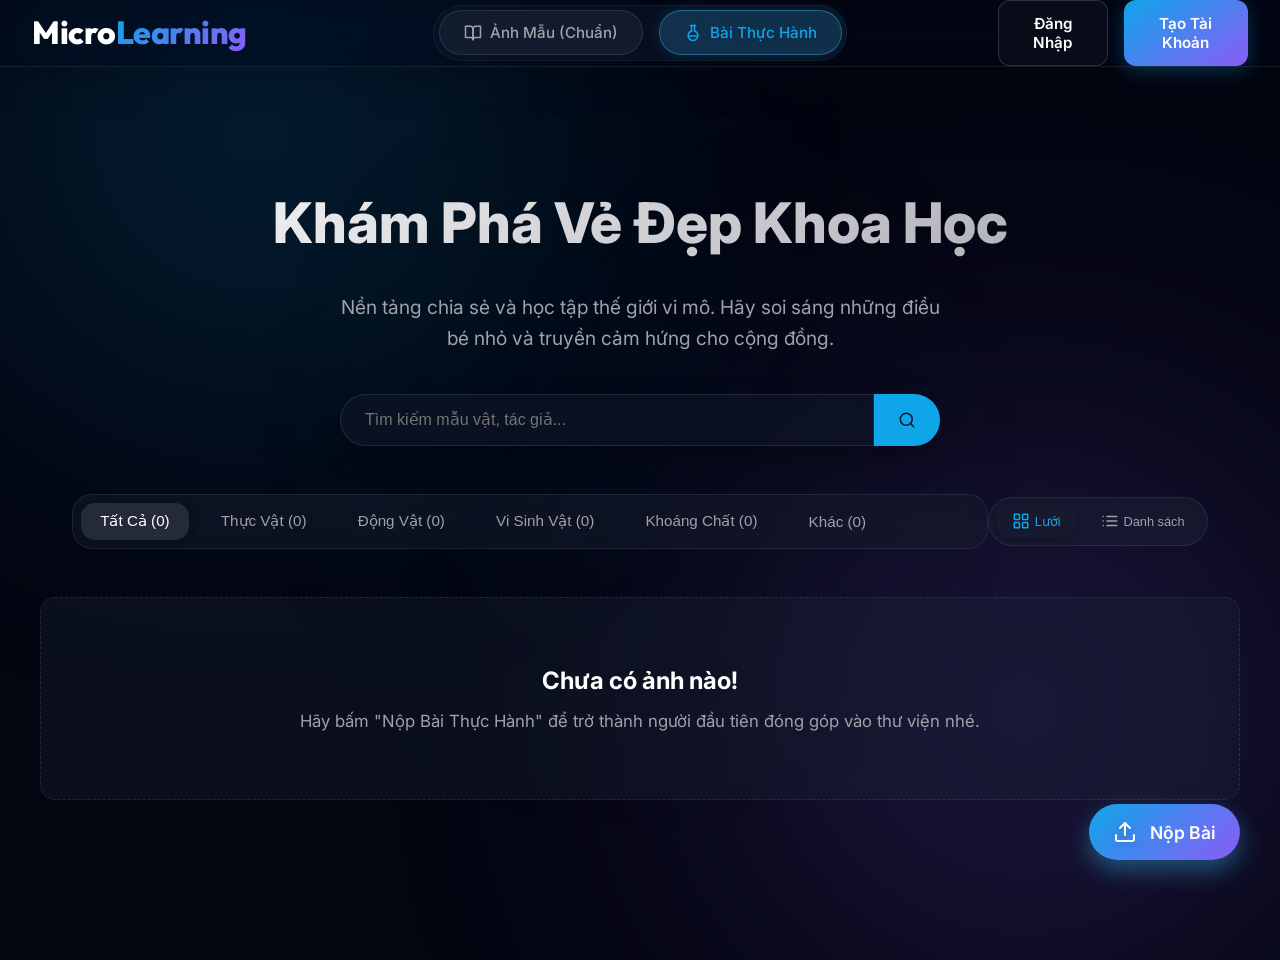
==== commit 4b78401a: "style: refine UI layout, user menu dropdown, FAB upload button" ====
--- a/index.html
+++ b/index.html
@@ -20,22 +20,35 @@
         <div class="header-container">
             <h1 class="logo">Micro<span>Learning</span></h1>
             
+            <nav class="main-nav">
+                <div class="view-mode-switch">
+                    <button class="view-mode-btn" data-mode="sample">
+                        <svg xmlns="http://www.w3.org/2000/svg" width="18" height="18" viewBox="0 0 24 24" fill="none" stroke="currentColor" stroke-width="2" stroke-linecap="round" stroke-linejoin="round"><path d="M2 3h6a4 4 0 0 1 4 4v14a3 3 0 0 0-3-3H2z"/><path d="M22 3h-6a4 4 0 0 0-4 4v14a3 3 0 0 1 3-3h7z"/></svg>
+                        Ảnh Mẫu (Chuẩn)
+                    </button>
+                    <button class="view-mode-btn active" data-mode="student">
+                        <svg xmlns="http://www.w3.org/2000/svg" width="18" height="18" viewBox="0 0 24 24" fill="none" stroke="currentColor" stroke-width="2" stroke-linecap="round" stroke-linejoin="round"><path d="M10 2v7.31"/><path d="M14 9.3V1.99"/><path d="M8.5 2h7"/><path d="M14 9.3a6.5 6.5 0 1 1-4 0"/><path d="M5.52 16h12.96"/></svg>
+                        Bài Thực Hành
+                    </button>
+                </div>
+            </nav>
+
             <nav class="auth-nav">
-                <!-- User Profile & Upload (Hidden by default) -->
-                <div id="user-menu" class="hidden" style="display: flex; align-items: center; gap: 1rem;">
-                    <div class="user-greeting">
-                        <span class="avatar-circle"></span>
-                        <span id="user-display-name">Học sinh</span>
-                    </div>
-                    <button class="btn-primary" id="upload-btn">
-                        <svg width="20" height="20" viewBox="0 0 24 24" fill="none" stroke="currentColor" stroke-width="2" stroke-linecap="round" stroke-linejoin="round">
-                            <path d="M21 15v4a2 2 0 0 1-2 2H5a2 2 0 0 1-2-2v-4"></path>
-                            <polyline points="17 8 12 3 7 8"></polyline>
-                            <line x1="12" y1="3" x2="12" y2="15"></line>
-                        </svg>
-                        Nộp Bài Thực Hành
-                    </button>
-                    <button class="btn-outline" id="logout-btn">Đăng xuất</button>
+                <!-- User Profile & Dropdown (Hidden by default) -->
+                <div id="user-menu" class="hidden">
+                    <div class="user-dropdown">
+                        <div class="user-greeting">
+                            <span class="avatar-circle"></span>
+                            <span id="user-display-name">Học sinh</span>
+                            <svg xmlns="http://www.w3.org/2000/svg" width="16" height="16" viewBox="0 0 24 24" fill="none" stroke="currentColor" stroke-width="2" stroke-linecap="round" stroke-linejoin="round" class="dropdown-icon"><path d="m6 9 6 6 6-6"/></svg>
+                        </div>
+                        <div class="dropdown-menu">
+                            <button class="dropdown-item" id="logout-btn">
+                                <svg xmlns="http://www.w3.org/2000/svg" width="16" height="16" viewBox="0 0 24 24" fill="none" stroke="currentColor" stroke-width="2" stroke-linecap="round" stroke-linejoin="round"><path d="M9 21H5a2 2 0 0 1-2-2V5a2 2 0 0 1 2-2h4"/><polyline points="16 17 21 12 16 7"/><line x1="21" x2="9" y1="12" y2="12"/></svg>
+                                Đăng xuất
+                            </button>
+                        </div>
+                    </div>
                 </div>
 
                 <!-- Login / Register Buttons -->
@@ -51,30 +64,57 @@
         <section class="hero">
             <h2>Khám Phá Vẻ Đẹp Khoa Học</h2>
             <p>Nền tảng chia sẻ và học tập thế giới vi mô. Hãy soi sáng những điều bé nhỏ và truyền cảm hứng cho cộng đồng.</p>
+            
+            <div class="hero-search">
+                <div class="search-bar">
+                    <input type="text" id="search-input" placeholder="Tìm kiếm mẫu vật, tác giả...">
+                    <button id="search-btn" title="Tìm kiếm">
+                        <svg xmlns="http://www.w3.org/2000/svg" width="18" height="18" viewBox="0 0 24 24" fill="none" stroke="currentColor" stroke-width="2" stroke-linecap="round" stroke-linejoin="round"><circle cx="11" cy="11" r="8"/><line x1="21" x2="16.65" y1="21" y2="16.65"/></svg>
+                    </button>
+                </div>
+            </div>
         </section>
 
         <!-- Bộ lọc (Filters) -->
         <section class="filters-section">
-            <div class="view-mode-switch">
-                <button class="view-mode-btn" data-mode="sample">📚 Ảnh Mẫu (Chuẩn)</button>
-                <button class="view-mode-btn active" data-mode="student">📝 Bài Thực Hành</button>
-            </div>
-
             <div class="filters-container">
-                <button class="filter-btn active" data-category="all">Tất Cả</button>
-                <button class="filter-btn" data-category="Thực vật">Thực Vật</button>
-                <button class="filter-btn" data-category="Động vật">Động Vật</button>
-                <button class="filter-btn" data-category="Vi sinh vật">Vi Sinh Vật</button>
-                <button class="filter-btn" data-category="Khoáng chất">Khoáng Chất</button>
-                <button class="filter-btn" data-category="Khác">Khác</button>
+                <button class="filter-btn active" data-category="all" data-text="Tất Cả">Tất Cả</button>
+                <button class="filter-btn" data-category="thực vật" data-text="Thực Vật">Thực Vật</button>
+                <button class="filter-btn" data-category="động vật" data-text="Động Vật">Động Vật</button>
+                <button class="filter-btn" data-category="vi sinh vật" data-text="Vi Sinh Vật">Vi Sinh Vật</button>
+                <button class="filter-btn" data-category="khoáng chất" data-text="Khoáng Chất">Khoáng Chất</button>
+                <button class="filter-btn" data-category="khác" data-text="Khác">Khác</button>
+            </div>
+            
+            <!-- Chế độ hiển thị -->
+            <div class="layout-toggles">
+                <button class="layout-btn active" data-layout="grid" title="Card View">
+                    <svg xmlns="http://www.w3.org/2000/svg" width="18" height="18" viewBox="0 0 24 24" fill="none" stroke="currentColor" stroke-width="2" stroke-linecap="round" stroke-linejoin="round"><rect width="7" height="7" x="3" y="3" rx="1"/><rect width="7" height="7" x="14" y="3" rx="1"/><rect width="7" height="7" x="14" y="14" rx="1"/><rect width="7" height="7" x="3" y="14" rx="1"/></svg>
+                    <span style="font-size: 0.8rem; margin-left: 0.3rem;">Lưới</span>
+                </button>
+                <button class="layout-btn" data-layout="list" title="Table List View">
+                    <svg xmlns="http://www.w3.org/2000/svg" width="18" height="18" viewBox="0 0 24 24" fill="none" stroke="currentColor" stroke-width="2" stroke-linecap="round" stroke-linejoin="round"><line x1="8" x2="21" y1="6" y2="6"/><line x1="8" x2="21" y1="12" y2="12"/><line x1="8" x2="21" y1="18" y2="18"/><line x1="3" x2="3.01" y1="6" y2="6"/><line x1="3" x2="3.01" y1="12" y2="12"/><line x1="3" x2="3.01" y1="18" y2="18"/></svg>
+                    <span style="font-size: 0.8rem; margin-left: 0.3rem;">Danh sách</span>
+                </button>
             </div>
         </section>
 
+        <!-- Thư viện Ảnh -->
         <section class="gallery-section">
-            <div class="gallery-grid" id="gallery">
-                <!-- Hình ảnh sẽ được render từ JavaScript -->
+            <div id="gallery" class="gallery-container view-grid">
+                <!-- Items render here via JS -->
             </div>
         </section>
+
+        <!-- Nút Nộp Bài (FAB) -->
+        <button class="fab-upload" id="upload-btn" title="Nộp Bài Thực Hành">
+            <svg width="24" height="24" viewBox="0 0 24 24" fill="none" stroke="currentColor" stroke-width="2" stroke-linecap="round" stroke-linejoin="round">
+                <path d="M21 15v4a2 2 0 0 1-2 2H5a2 2 0 0 1-2-2v-4"></path>
+                <polyline points="17 8 12 3 7 8"></polyline>
+                <line x1="12" y1="3" x2="12" y2="15"></line>
+            </svg>
+            <span class="fab-text">Nộp Bài</span>
+        </button>
     </main>
 
     <!-- Modal Đăng Nhập -->
@@ -151,7 +191,10 @@
                     <div class="form-group">
                         <label for="upload-file">Ảnh vi mô (Kết quả quan sát)</label>
                         <input type="file" id="upload-file" accept=".jpg,.png,.jpeg" required>
-                        <div id="ai-status" class="ai-status hidden">🤖 AI đang ngủ...</div>
+                        <div id="ai-status" class="ai-status hidden">
+                            <svg xmlns="http://www.w3.org/2000/svg" width="16" height="16" viewBox="0 0 24 24" fill="none" stroke="currentColor" stroke-width="2" stroke-linecap="round" stroke-linejoin="round"><rect width="18" height="18" x="3" y="3" rx="2"/><path d="M12 8v8"/><path d="M8 12h8"/></svg>
+                            AI đang ngủ...
+                        </div>
                     </div>
                     <div class="form-group">
                         <label for="upload-title">Tên mẫu vật</label>
--- a/styles.css
+++ b/styles.css
@@ -103,11 +103,22 @@
 }
 
 .header-container {
-    max-width: 1500px;
+    max-width: 1400px;
     margin: 0 auto;
-    padding: 1.2rem 2.5rem;
-    display: flex;
-    justify-content: space-between;
+    display: grid;
+    grid-template-columns: 250px 1fr 250px;
+    align-items: center;
+    padding: 0 2rem;
+}
+
+.main-nav {
+    justify-self: center;
+}
+
+.auth-nav {
+    justify-self: end;
+    display: flex;
+    gap: 1rem;
     align-items: center;
 }
 
@@ -164,15 +175,25 @@
     border-color: rgba(255,255,255,0.3);
 }
 
-/* User Menu */
+/* User Menu Dropdown */
+.user-dropdown {
+    position: relative;
+    cursor: pointer;
+}
+
 .user-greeting {
     display: flex;
     align-items: center;
     gap: 0.8rem;
     background: var(--surface);
     padding: 0.5rem 1rem 0.5rem 0.5rem;
-    border-radius: 20px;
+    border-radius: 50px;
     border: 1px solid var(--surface-border);
+    transition: background 0.3s;
+}
+
+.user-dropdown:hover .user-greeting {
+    background: rgba(255,255,255,0.1);
 }
 
 .avatar-circle {
@@ -188,6 +209,103 @@
     font-size: 0.95rem;
 }
 
+.dropdown-icon {
+    color: var(--text-secondary);
+    transition: transform 0.3s;
+}
+
+.user-dropdown:hover .dropdown-icon {
+    transform: rotate(180deg);
+}
+
+.dropdown-menu {
+    position: absolute;
+    top: 100%;
+    right: 0;
+    margin-top: 0.5rem;
+    background: rgba(15, 23, 42, 0.95);
+    backdrop-filter: blur(10px);
+    border: 1px solid rgba(255, 255, 255, 0.1);
+    border-radius: 12px;
+    padding: 0.5rem;
+    min-width: 160px;
+    opacity: 0;
+    visibility: hidden;
+    transform: translateY(10px);
+    transition: all 0.3s cubic-bezier(0.4, 0, 0.2, 1);
+    box-shadow: 0 10px 25px rgba(0,0,0,0.5);
+    z-index: 100;
+}
+
+.user-dropdown:hover .dropdown-menu {
+    opacity: 1;
+    visibility: visible;
+    transform: translateY(0);
+}
+
+.dropdown-item {
+    display: flex;
+    align-items: center;
+    gap: 0.8rem;
+    width: 100%;
+    padding: 0.8rem 1rem;
+    border: none;
+    background: transparent;
+    color: #ef4444; /* Đăng xuất red */
+    font-size: 0.95rem;
+    font-weight: 500;
+    cursor: pointer;
+    border-radius: 8px;
+    transition: background 0.3s;
+    text-align: left;
+}
+
+.dropdown-item:hover {
+    background: rgba(239, 68, 68, 0.1);
+}
+
+/* FAB Upload */
+.fab-upload {
+    position: fixed;
+    bottom: 2.5rem;
+    right: 2.5rem;
+    background: linear-gradient(135deg, var(--accent), var(--accent-secondary));
+    color: #fff;
+    border: none;
+    border-radius: 50px;
+    padding: 1rem 1.5rem;
+    display: flex;
+    align-items: center;
+    gap: 0.8rem;
+    font-size: 1.1rem;
+    font-weight: 600;
+    cursor: pointer;
+    box-shadow: 0 10px 25px rgba(56, 189, 248, 0.4);
+    z-index: 90;
+    transition: all 0.3s cubic-bezier(0.175, 0.885, 0.32, 1.275);
+    font-family: var(--font-body);
+}
+
+.fab-upload:hover {
+    transform: scale(1.05) translateY(-5px);
+    box-shadow: 0 15px 35px rgba(56, 189, 248, 0.5);
+}
+
+.fab-upload svg {
+    filter: drop-shadow(0 2px 5px rgba(0,0,0,0.2));
+}
+
+@media (max-width: 768px) {
+    .fab-upload {
+        bottom: 1.5rem;
+        right: 1.5rem;
+        padding: 1rem;
+    }
+    .fab-text {
+        display: none;
+    }
+}
+
 /* Main Content */
 main {
     max-width: 1500px;
@@ -202,36 +320,95 @@
 }
 
 .hero h2 {
-    font-family: var(--font-heading);
-    font-size: 4.5rem;
+    font-size: 3.5rem;
     font-weight: 800;
-    line-height: 1.1;
     margin-bottom: 1.5rem;
-    background: linear-gradient(to bottom right, #fff 30%, #64748b 100%);
+    background: linear-gradient(135deg, #fff 0%, var(--text-secondary) 100%);
     -webkit-background-clip: text;
     -webkit-text-fill-color: transparent;
-    letter-spacing: -1.5px;
+    animation: fadeInDown 0.8s ease-out forwards;
 }
 
 .hero p {
+    font-size: 1.2rem;
     color: var(--text-secondary);
-    font-size: 1.3rem;
-    max-width: 700px;
-    margin: 0 auto;
-    font-weight: 300;
+    max-width: 600px;
+    margin: 0 auto 2.5rem;
+    line-height: 1.6;
+    animation: fadeInUp 0.8s ease-out 0.2s forwards;
+    opacity: 0;
+}
+
+.hero-search {
+    animation: fadeInUp 0.8s ease-out 0.4s forwards;
+    opacity: 0;
+    display: flex;
+    justify-content: center;
+    width: 100%;
+    margin-top: 2rem;
+}
+
+.search-bar {
+    display: flex;
+    width: 100%;
+    max-width: 600px;
+    box-shadow: 0 10px 30px rgba(0,0,0,0.3);
+    border-radius: 50px;
+}
+
+.search-bar input {
+    flex: 1;
+    padding: 1rem 1.5rem;
+    border-radius: 50px 0 0 50px;
+    border: 1px solid rgba(255, 255, 255, 0.1);
+    background: rgba(15, 23, 42, 0.6);
+    backdrop-filter: blur(10px);
+    color: var(--text-primary);
+    font-size: 1rem;
+    outline: none;
+    transition: all 0.3s;
+}
+
+.search-bar input:focus {
+    border-color: var(--accent);
+    background: rgba(15, 23, 42, 0.8);
+}
+
+.search-bar button {
+    padding: 0 1.5rem;
+    border-radius: 0 50px 50px 0;
+    background: var(--accent);
+    border: none;
+    color: #0f172a;
+    cursor: pointer;
+    display: flex;
+    align-items: center;
+    justify-content: center;
+    transition: all 0.3s;
+}
+
+.search-bar button:hover {
+    background: #0ea5e9;
+    transform: scale(1.02);
 }
 
 /* Filters */
 .filters-section {
     display: flex;
-    justify-content: center;
-    margin-bottom: 3rem;
+    flex-direction: row;
+    justify-content: space-between;
+    align-items: center;
+    max-width: 1200px;
+    margin: 0 auto 3rem;
+    padding: 0 2rem;
+    width: 100%;
 }
 
 .filters-container {
     display: flex;
     flex-wrap: wrap;
     gap: 0.8rem;
+    flex: 1;
     background: var(--surface);
     padding: 0.5rem;
     border-radius: 20px;
@@ -267,15 +444,216 @@
     to { opacity: 1; transform: translateY(0); filter: blur(0); }
 }
 
+@keyframes fadeInDown {
+    from { opacity: 0; transform: translateY(-20px); }
+    to { opacity: 1; transform: translateY(0); }
+}
+
+@keyframes fadeInUp {
+    from { opacity: 0; transform: translateY(20px); }
+    to { opacity: 1; transform: translateY(0); }
+}
+
 /* Gallery / Cards */
 .gallery-section {
     padding-bottom: 8rem;
 }
 
-.gallery-grid {
+/* Gallery Layout */
+.gallery-container {
+    display: flex;
+    flex-direction: column;
+    gap: 3rem;
+}
+
+.category-section {
+    width: 100%;
+}
+
+.category-title {
+    font-size: 1.8rem;
+    color: var(--accent);
+    margin-bottom: 1.5rem;
+    padding-bottom: 0.5rem;
+    border-bottom: 2px solid rgba(56, 189, 248, 0.2);
+    display: inline-block;
+    position: relative;
+}
+
+.category-title::after {
+    content: '';
+    position: absolute;
+    bottom: -2px;
+    left: 0;
+    width: 40%;
+    height: 2px;
+    background: var(--accent);
+    border-radius: 2px;
+}
+
+/* Segmented Control - Header Tabs */
+.view-mode-switch {
+    display: flex;
+    background: rgba(15, 23, 42, 0.5);
+    padding: 0.3rem;
+    border-radius: 50px;
+    border: 1px solid rgba(255, 255, 255, 0.05);
+}
+
+.view-mode-btn {
+    display: flex;
+    align-items: center;
+    gap: 0.5rem;
+    padding: 0.6rem 1.2rem;
+    border-radius: 50px;
+    border: none;
+    background: transparent;
+    color: var(--text-secondary);
+    font-weight: 500;
+    cursor: pointer;
+    transition: all 0.3s cubic-bezier(0.4, 0, 0.2, 1);
+    font-family: inherit;
+    font-size: 0.95rem;
+}
+
+.view-mode-btn:hover {
+    color: var(--text-primary);
+}
+
+.view-mode-btn.active {
+    background: var(--surface);
+    color: var(--accent);
+    box-shadow: 0 4px 12px rgba(0,0,0,0.2);
+}
+
+/* Layout Toggles UI */
+.layout-toggles {
+    display: flex;
+    gap: 0.5rem;
+    background: rgba(30, 41, 59, 0.4);
+    padding: 0.4rem;
+    border-radius: 50px;
+    border: 1px solid var(--surface-border);
+    margin-left: auto; /* Push to the right if filters-container wraps */
+}
+
+.layout-btn {
+    display: flex;
+    align-items: center;
+    justify-content: center;
+    padding: 0.5rem 1rem;
+    border-radius: 50px;
+    border: none;
+    background: transparent;
+    color: var(--text-secondary);
+    cursor: pointer;
+    transition: all 0.3s;
+}
+
+.layout-btn:hover {
+    color: var(--text-primary);
+}
+
+.layout-btn.active {
+    background: var(--surface);
+    color: var(--accent);
+    box-shadow: 0 4px 12px rgba(0,0,0,0.2);
+}
+
+/* Base Grid (Card View) - 4 items per row on Desktop */
+.category-grid {
     display: grid;
-    grid-template-columns: repeat(auto-fill, minmax(320px, 1fr));
-    gap: 2.5rem;
+    grid-template-columns: repeat(4, 1fr);
+    gap: 2rem;
+}
+
+@media (max-width: 1200px) {
+    .category-grid {
+        grid-template-columns: repeat(3, 1fr);
+    }
+}
+
+@media (max-width: 900px) {
+    .category-grid {
+        grid-template-columns: repeat(2, 1fr);
+    }
+}
+
+@media (max-width: 600px) {
+    .category-grid {
+        grid-template-columns: 1fr;
+    }
+}
+
+/* List View (Table layout) */
+.gallery-container.view-list .category-grid {
+    display: flex;
+    flex-direction: column;
+    gap: 0.8rem;
+}
+
+.gallery-container.view-list .gallery-item {
+    display: flex;
+    flex-direction: row;
+    height: 80px;
+    align-items: center;
+    background: var(--surface);
+    padding: 0.5rem;
+    border-radius: 12px;
+    aspect-ratio: auto;
+}
+
+.gallery-container.view-list .gallery-item img {
+    width: 64px;
+    height: 64px;
+    border-radius: 8px;
+    object-fit: cover;
+    margin-right: 1.5rem;
+}
+.gallery-container.view-list .item-overlay {
+    position: static;
+    background: transparent;
+    opacity: 1;
+    transform: none;
+    flex: 1;
+    display: flex;
+    flex-direction: row;
+    align-items: center;
+    justify-content: space-between;
+    padding: 0;
+}
+
+.gallery-container.view-list .card-top,
+.gallery-container.view-list .card-bottom {
+    transform: none;
+    opacity: 1;
+}
+
+.gallery-container.view-list .card-top {
+    position: static;
+    display: flex;
+    align-items: center;
+    gap: 1rem;
+    margin-right: 2rem;
+}
+
+.gallery-container.view-list .card-bottom {
+    position: static;
+    display: flex;
+    align-items: center;
+    flex: 1;
+    gap: 2rem;
+}
+
+.gallery-container.view-list .item-title {
+    font-size: 1.1rem;
+    margin: 0;
+    flex: 1;
+}
+
+.gallery-container.view-list .item-author {
+    margin: 0;
+    min-width: 250px;
 }
 
 .gallery-item {
@@ -709,10 +1087,14 @@
     display: flex;
     justify-content: center;
     gap: 1rem;
-    margin-bottom: 1.5rem;
+    margin-bottom: 0;
 }
 
 .view-mode-btn {
+    display: flex;
+    align-items: center;
+    justify-content: center;
+    gap: 0.5rem;
     background: rgba(30, 41, 59, 0.5);
     color: var(--text-secondary);
     border: 1px solid rgba(255, 255, 255, 0.1);
